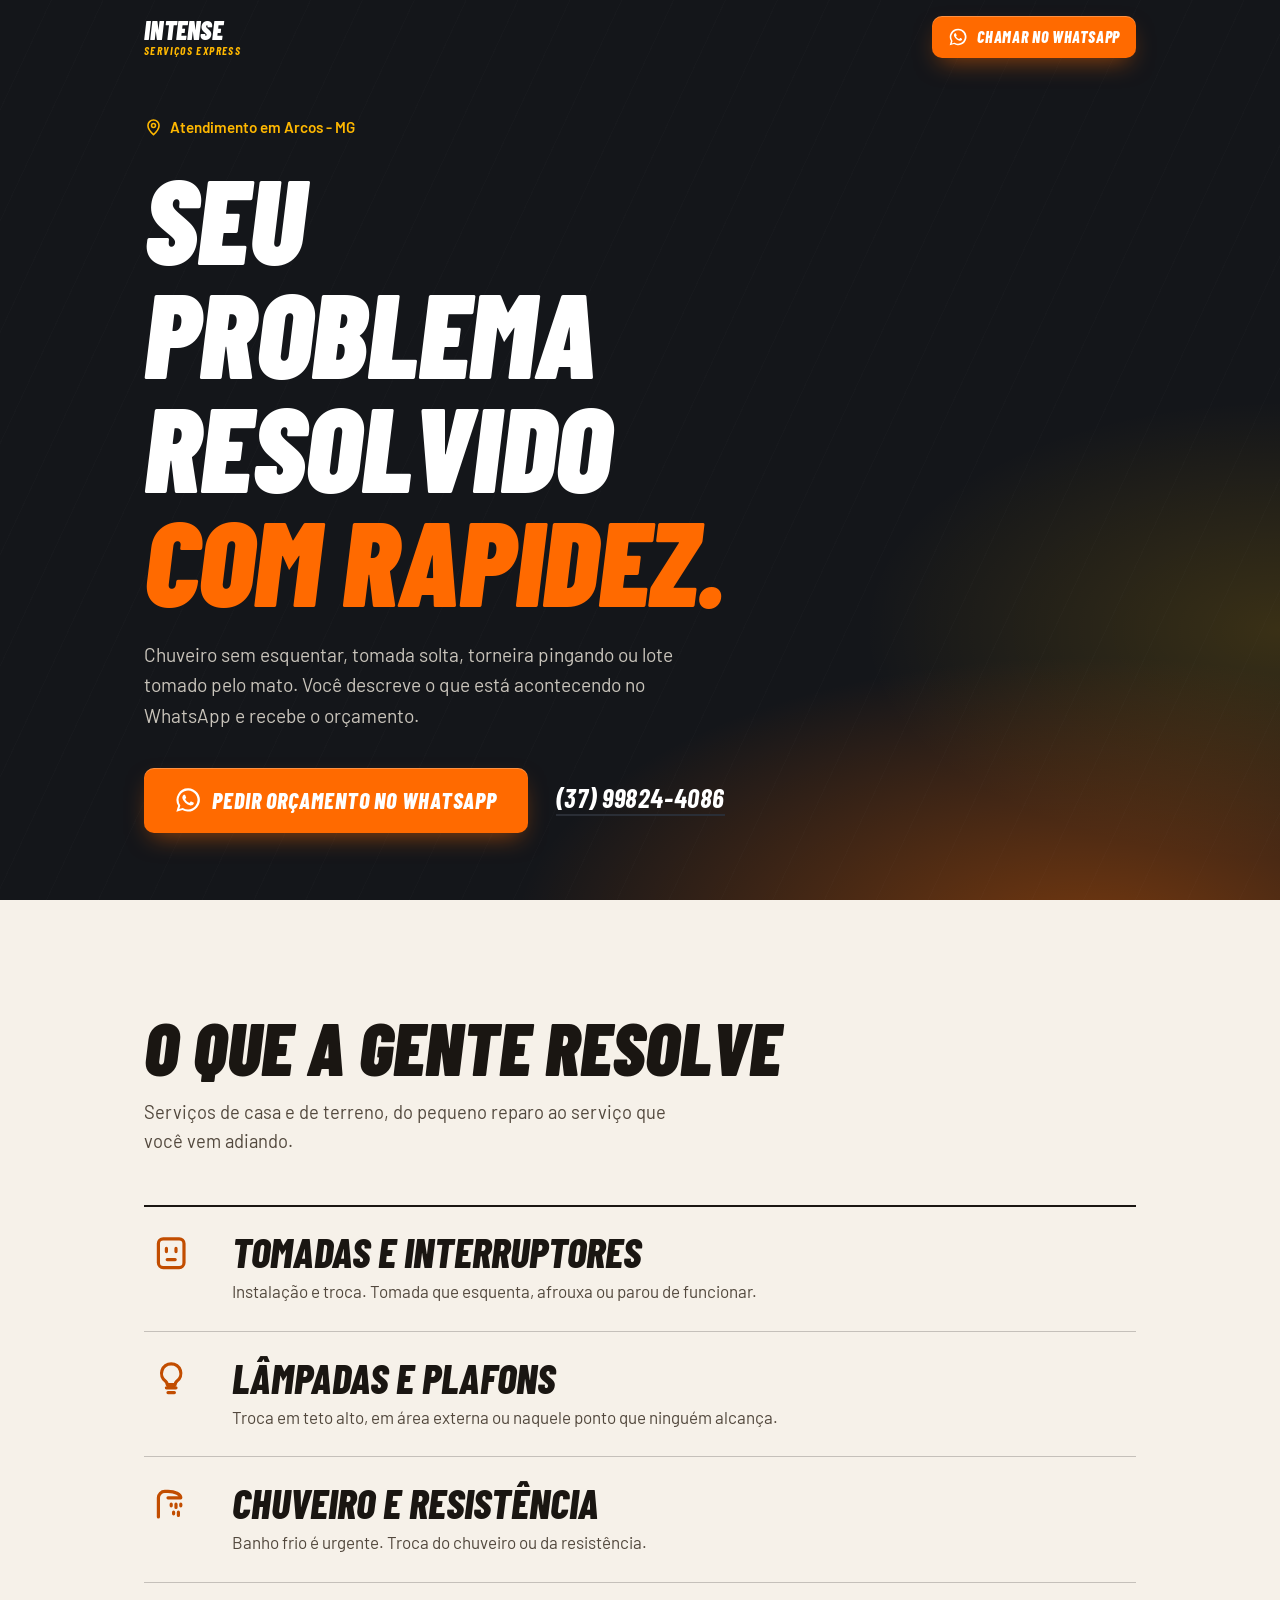
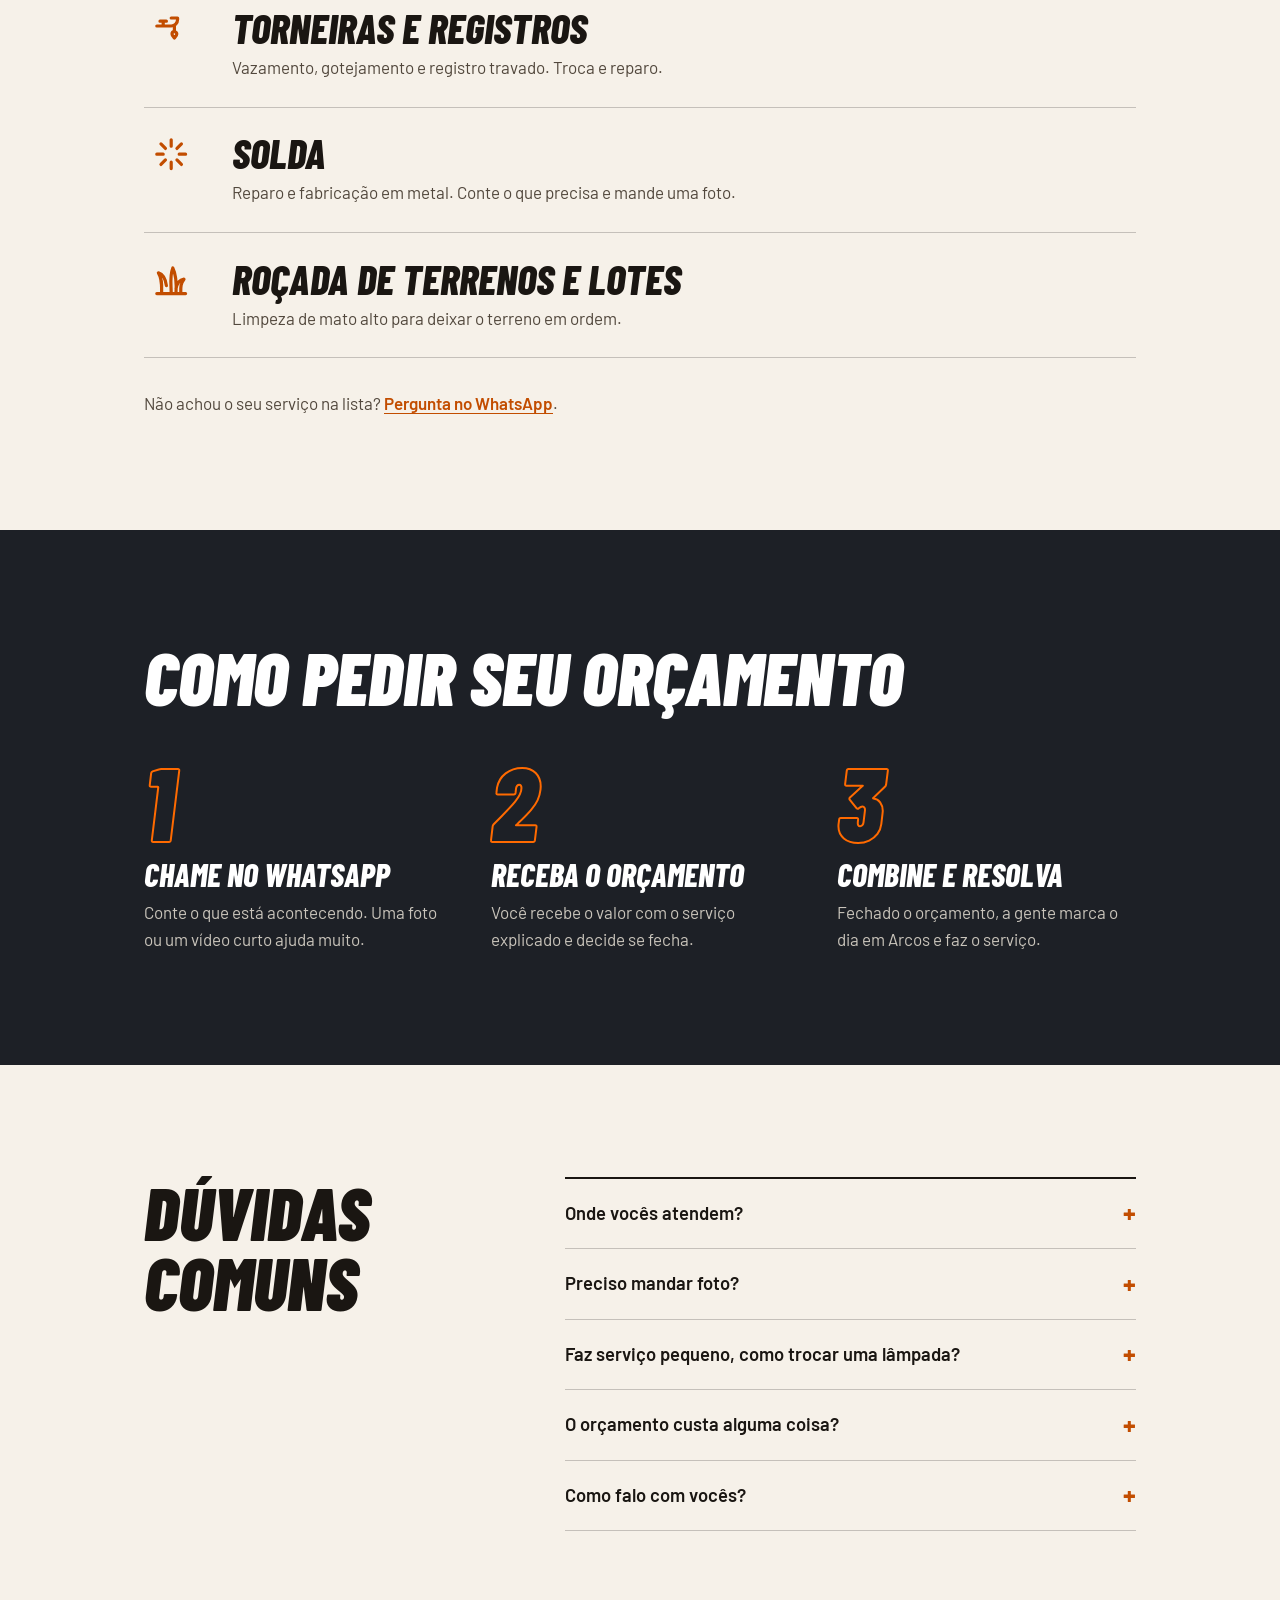
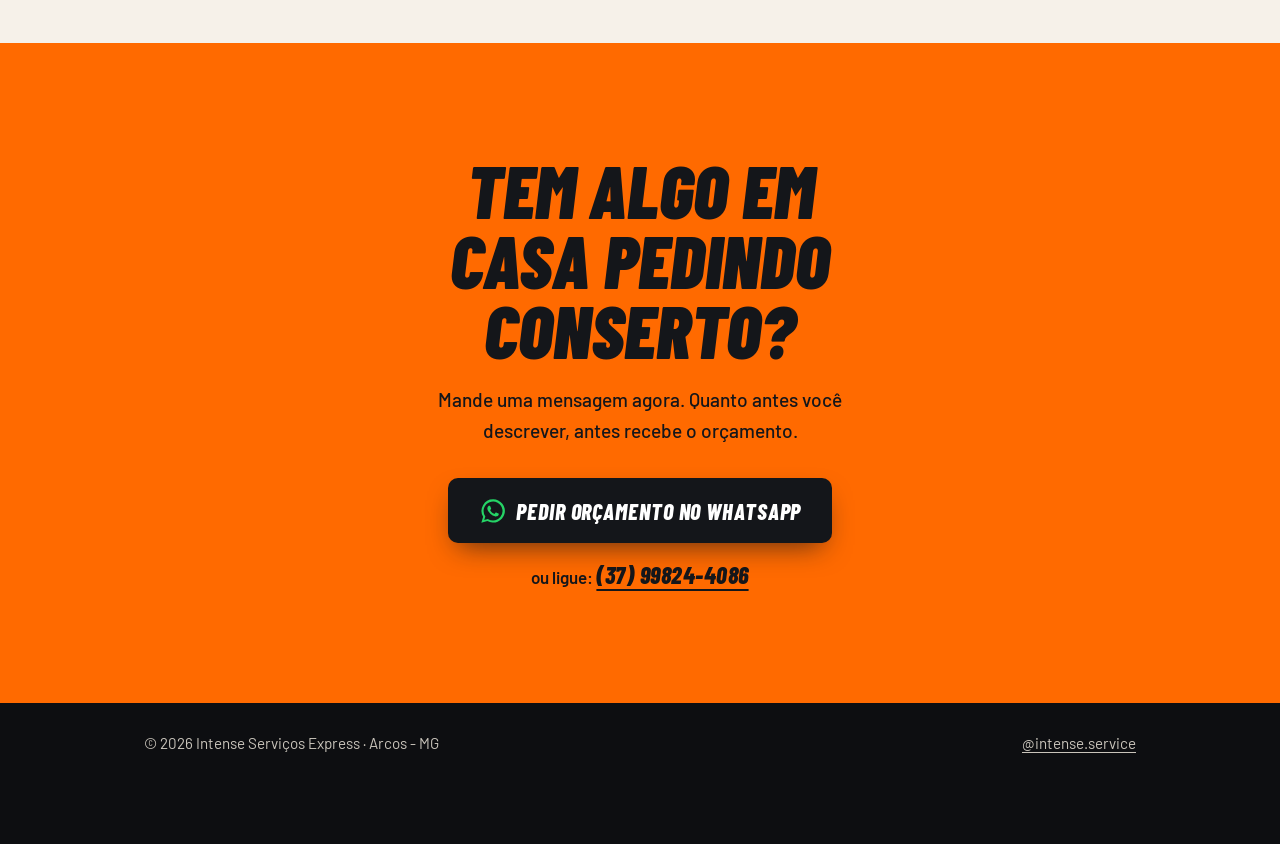
==== index.html @ 97054373 "Site da Intense Serviços Express (Arcos - MG) Co-Authored-By: Claude Sonnet 5.5 <noreply@anthropic.c" ====
<!doctype html>
<html lang="pt-BR">
<head>
<meta charset="utf-8">
<meta name="viewport" content="width=device-width, initial-scale=1">
<title>Intense Serviços Express | Elétrica, hidráulica e roçada em Arcos - MG</title>
<meta name="description" content="Troca de chuveiro, tomadas, torneiras, lâmpadas, solda e roçada de lotes em Arcos - MG. Chame no WhatsApp (37) 99824-4086 e peça seu orçamento.">
<meta name="theme-color" content="#14161a">
<meta property="og:title" content="Intense Serviços Express | Arcos - MG">
<meta property="og:description" content="Elétrica, hidráulica, solda e roçada de lotes em Arcos - MG. Peça seu orçamento pelo WhatsApp.">
<meta property="og:type" content="website">
<meta property="og:locale" content="pt_BR">
<link rel="icon" href="imagens/logo.png">
<link rel="preconnect" href="https://fonts.googleapis.com">
<link rel="preconnect" href="https://fonts.gstatic.com" crossorigin>
<link href="https://fonts.googleapis.com/css2?family=Barlow+Condensed:ital,wght@1,700;1,800;1,900&family=Barlow:wght@400;500;600&display=swap" rel="stylesheet">
<link rel="stylesheet" href="styles.css">
<script type="application/ld+json">
{
  "@context": "https://schema.org",
  "@type": "HomeAndConstructionBusiness",
  "name": "Intense Serviços Express",
  "telephone": "+55-37-99824-4086",
  "areaServed": { "@type": "City", "name": "Arcos", "containedInPlace": { "@type": "State", "name": "Minas Gerais" } },
  "address": { "@type": "PostalAddress", "addressLocality": "Arcos", "addressRegion": "MG", "addressCountry": "BR" },
  "sameAs": ["https://www.instagram.com/intense.service/"],
  "makesOffer": [
    { "@type": "Offer", "itemOffered": { "@type": "Service", "name": "Instalação de tomadas e interruptores" } },
    { "@type": "Offer", "itemOffered": { "@type": "Service", "name": "Troca de lâmpadas e plafons" } },
    { "@type": "Offer", "itemOffered": { "@type": "Service", "name": "Troca de chuveiro e resistência" } },
    { "@type": "Offer", "itemOffered": { "@type": "Service", "name": "Troca de torneiras e registros" } },
    { "@type": "Offer", "itemOffered": { "@type": "Service", "name": "Solda" } },
    { "@type": "Offer", "itemOffered": { "@type": "Service", "name": "Roçada de terrenos e lotes" } }
  ]
}
</script>
</head>
<body>

<header class="top">
  <a class="brand" href="#topo" aria-label="Intense Serviços Express, início">
    <img src="imagens/logo.png" alt="" width="44" height="44" onerror="this.remove()">
    <span class="brand-word">Intense <small>Serviços Express</small></span>
  </a>
  <a class="btn btn-sm" data-wa="Olá! Vim pelo site e queria pedir um orçamento." href="https://wa.me/5537998244086">
    <svg class="ico" viewBox="0 0 24 24" aria-hidden="true"><use href="#i-wa"/></svg>
    Chamar no WhatsApp
  </a>
</header>

<main id="topo">

  <section class="hero">
    <div class="hero-inner">
      <p class="hero-where"><svg class="ico" viewBox="0 0 24 24" aria-hidden="true"><use href="#i-pin"/></svg> Atendimento em Arcos - MG</p>
      <h1>Seu problema resolvido <em>com rapidez.</em></h1>
      <p class="lead">Chuveiro sem esquentar, tomada solta, torneira pingando ou lote tomado pelo mato. Você descreve o que está acontecendo no WhatsApp e recebe o orçamento.</p>
      <div class="hero-cta">
        <a class="btn btn-lg" data-wa="Olá! Vim pelo site e queria pedir um orçamento." href="https://wa.me/5537998244086">
          <svg class="ico" viewBox="0 0 24 24" aria-hidden="true"><use href="#i-wa"/></svg>
          Pedir orçamento no WhatsApp
        </a>
        <a class="phone" href="tel:+5537998244086">(37) 99824-4086</a>
      </div>
    </div>
    <div class="hero-mark" aria-hidden="true">
      <img src="imagens/logo.png" alt="" onerror="this.parentNode.classList.add('no-logo')">
    </div>
  </section>

  <section class="services" id="servicos">
    <div class="wrap">
      <h2>O que a gente resolve</h2>
      <p class="sec-sub">Serviços de casa e de terreno, do pequeno reparo ao serviço que você vem adiando.</p>

      <ul class="svc-list">
        <li>
          <svg class="ico" viewBox="0 0 24 24" aria-hidden="true"><use href="#i-plug"/></svg>
          <div><h3>Tomadas e interruptores</h3><p>Instalação e troca. Tomada que esquenta, afrouxa ou parou de funcionar.</p></div>
        </li>
        <li>
          <svg class="ico" viewBox="0 0 24 24" aria-hidden="true"><use href="#i-bulb"/></svg>
          <div><h3>Lâmpadas e plafons</h3><p>Troca em teto alto, em área externa ou naquele ponto que ninguém alcança.</p></div>
        </li>
        <li>
          <svg class="ico" viewBox="0 0 24 24" aria-hidden="true"><use href="#i-shower"/></svg>
          <div><h3>Chuveiro e resistência</h3><p>Banho frio é urgente. Troca do chuveiro ou da resistência.</p></div>
        </li>
        <li>
          <svg class="ico" viewBox="0 0 24 24" aria-hidden="true"><use href="#i-tap"/></svg>
          <div><h3>Torneiras e registros</h3><p>Vazamento, gotejamento e registro travado. Troca e reparo.</p></div>
        </li>
        <li>
          <svg class="ico" viewBox="0 0 24 24" aria-hidden="true"><use href="#i-spark"/></svg>
          <div><h3>Solda</h3><p>Reparo e fabricação em metal. Conte o que precisa e mande uma foto.</p></div>
        </li>
        <li>
          <svg class="ico" viewBox="0 0 24 24" aria-hidden="true"><use href="#i-grass"/></svg>
          <div><h3>Roçada de terrenos e lotes</h3><p>Limpeza de mato alto para deixar o terreno em ordem.</p></div>
        </li>
      </ul>

      <p class="svc-note">Não achou o seu serviço na lista? <a data-wa="Olá! Vim pelo site. Meu serviço não está na lista, posso explicar o que preciso?" href="https://wa.me/5537998244086">Pergunta no WhatsApp</a>.</p>
    </div>
  </section>

  <section class="steps" id="como-funciona">
    <div class="wrap">
      <h2>Como pedir seu orçamento</h2>
      <ol class="step-list">
        <li>
          <span class="n" aria-hidden="true">1</span>
          <h3>Chame no WhatsApp</h3>
          <p>Conte o que está acontecendo. Uma foto ou um vídeo curto ajuda muito.</p>
        </li>
        <li>
          <span class="n" aria-hidden="true">2</span>
          <h3>Receba o orçamento</h3>
          <p>Você recebe o valor com o serviço explicado e decide se fecha.</p>
        </li>
        <li>
          <span class="n" aria-hidden="true">3</span>
          <h3>Combine e resolva</h3>
          <p>Fechado o orçamento, a gente marca o dia em Arcos e faz o serviço.</p>
        </li>
      </ol>
    </div>
  </section>

  <section class="faq" id="duvidas">
    <div class="wrap faq-grid">
      <h2>Dúvidas comuns</h2>
      <div class="faq-list">
        <details>
          <summary>Onde vocês atendem?</summary>
          <p>Em Arcos - MG. Se você está por perto e não tem certeza, pergunte no WhatsApp.</p>
        </details>
        <details>
          <summary>Preciso mandar foto?</summary>
          <p>Não é obrigatório, mas acelera. Com uma foto da tomada, do chuveiro ou do lote, o orçamento sai mais certeiro.</p>
        </details>
        <details>
          <summary>Faz serviço pequeno, como trocar uma lâmpada?</summary>
          <p>Faz. Troca de lâmpada e plafom, tomada e interruptor estão entre os serviços mais pedidos.</p>
        </details>
        <details>
          <summary>O orçamento custa alguma coisa?</summary>
          <p>Pedir o orçamento pelo WhatsApp não tem custo. Você só segue em frente se o valor e o serviço fizerem sentido para você.</p>
        </details>
        <details>
          <summary>Como falo com vocês?</summary>
          <p>Pelo WhatsApp ou por ligação no (37) 99824-4086. Também estamos no <a href="https://www.instagram.com/intense.service/" rel="noopener">Instagram</a>.</p>
        </details>
      </div>
    </div>
  </section>

  <section class="final">
    <div class="wrap">
      <h2>Tem algo em casa pedindo conserto?</h2>
      <p>Mande uma mensagem agora. Quanto antes você descrever, antes recebe o orçamento.</p>
      <a class="btn btn-lg btn-dark" data-wa="Olá! Vim pelo site e queria pedir um orçamento." href="https://wa.me/5537998244086">
        <svg class="ico" viewBox="0 0 24 24" aria-hidden="true"><use href="#i-wa"/></svg>
        Pedir orçamento no WhatsApp
      </a>
      <p class="final-phone">ou ligue: <a href="tel:+5537998244086">(37) 99824-4086</a></p>
    </div>
  </section>
</main>

<footer class="foot">
  <div class="wrap foot-in">
    <span>© <span id="ano">2026</span> Intense Serviços Express · Arcos - MG</span>
    <a href="https://www.instagram.com/intense.service/" rel="noopener">@intense.service</a>
  </div>
</footer>

<a class="fab" data-wa="Olá! Vim pelo site e queria pedir um orçamento." href="https://wa.me/5537998244086" aria-label="Chamar no WhatsApp">
  <svg class="ico" viewBox="0 0 24 24" aria-hidden="true"><use href="#i-wa"/></svg>
</a>

<svg width="0" height="0" style="position:absolute" aria-hidden="true">
  <defs>
    <symbol id="i-wa" viewBox="0 0 24 24"><path fill="currentColor" d="M12.04 2a9.9 9.9 0 0 0-8.5 14.93L2 22l5.2-1.5A9.94 9.94 0 1 0 12.04 2Zm0 18.1a8.1 8.1 0 0 1-4.13-1.13l-.3-.18-3.08.89.9-3-.2-.31a8.1 8.1 0 1 1 6.8 3.73Zm4.45-6.05c-.24-.12-1.44-.71-1.66-.79-.22-.08-.38-.12-.54.12-.16.24-.62.79-.76.95-.14.16-.28.18-.52.06a6.6 6.6 0 0 1-1.96-1.21 7.4 7.4 0 0 1-1.36-1.69c-.14-.24-.02-.37.1-.49.11-.11.24-.28.36-.42.12-.14.16-.24.24-.4.08-.16.04-.3-.02-.42-.06-.12-.54-1.3-.74-1.78-.2-.47-.4-.4-.54-.41h-.46c-.16 0-.42.06-.64.3-.22.24-.84.82-.84 2s.86 2.32.98 2.48c.12.16 1.7 2.6 4.1 3.64.57.25 1.02.4 1.37.5.58.18 1.1.16 1.51.1.46-.07 1.44-.59 1.64-1.16.2-.57.2-1.06.14-1.16-.06-.1-.22-.16-.46-.28Z"/></symbol>
    <symbol id="i-pin" viewBox="0 0 24 24"><path fill="none" stroke="currentColor" stroke-width="2" stroke-linecap="round" stroke-linejoin="round" d="M12 21s-7-6.2-7-11.5a7 7 0 0 1 14 0C19 14.8 12 21 12 21Z"/><circle cx="12" cy="9.5" r="2.5" fill="none" stroke="currentColor" stroke-width="2"/></symbol>
    <symbol id="i-plug" viewBox="0 0 24 24"><g fill="none" stroke="currentColor" stroke-width="2" stroke-linecap="round" stroke-linejoin="round"><rect x="4" y="3" width="16" height="18" rx="3"/><path d="M9 9v2M15 9v2M9.5 16h5"/></g></symbol>
    <symbol id="i-bulb" viewBox="0 0 24 24"><g fill="none" stroke="currentColor" stroke-width="2" stroke-linecap="round" stroke-linejoin="round"><path d="M9 18h6M10 21h4M12 3a6 6 0 0 0-3.5 10.9c.6.5 1 1.2 1 2.1h5c0-.9.4-1.6 1-2.1A6 6 0 0 0 12 3Z"/></g></symbol>
    <symbol id="i-shower" viewBox="0 0 24 24"><g fill="none" stroke="currentColor" stroke-width="2" stroke-linecap="round" stroke-linejoin="round"><path d="M4 20V8a4 4 0 0 1 4-4h2M10 4a8 4 0 0 1 8 4H10M12 12v1M15 12v2M18 12v1M13.5 17v1M16.5 17v2"/></g></symbol>
    <symbol id="i-tap" viewBox="0 0 24 24"><g fill="none" stroke="currentColor" stroke-width="2" stroke-linecap="round" stroke-linejoin="round"><path d="M3 10h9a4 4 0 0 0 4-4V5M16 5h-4M7 10V7M5 7h4M14 10v3M14 17.5c-.8-1-1.5-1.7-1.5-2.5a1.5 1.5 0 0 1 3 0c0 .8-.7 1.5-1.5 2.5Z"/></g></symbol>
    <symbol id="i-spark" viewBox="0 0 24 24"><g fill="none" stroke="currentColor" stroke-width="2" stroke-linecap="round" stroke-linejoin="round"><path d="M12 3v4M12 17v4M3 12h4M17 12h4M5.6 5.6l2.8 2.8M15.6 15.6l2.8 2.8M5.6 18.4l2.8-2.8M15.6 8.4l2.8-2.8"/></g></symbol>
    <symbol id="i-grass" viewBox="0 0 24 24"><g fill="none" stroke="currentColor" stroke-width="2" stroke-linecap="round" stroke-linejoin="round"><path d="M3 21h18M6 21c0-5 .5-9-2-13 3 1 4.500 4 5 8M12 21c0-6-1-11 1-16 2 4 2.500 8 2 16M18 21c0-4-.3-6 2-9-3 .5-4.500 3-5 6"/></g></symbol>
  </defs>
</svg>

<script src="script.js"></script>
</body>
</html>
---- styles.css ----
:root {
  --coal: #14161a;
  --coal-2: #1d2026;
  --coal-3: #2a2e36;
  --ember: #ff6a00;
  --ember-deep: #c24d00;
  --gold: #ffb800;
  --paper: #f6f1e9;
  --paper-2: #ebe3d6;
  --ink: #1a1612;
  --ink-soft: #52483d;
  --mist: #c9c4bb;
  --ease: cubic-bezier(.16, 1, .3, 1);
  --display: "Barlow Condensed", "Arial Narrow", sans-serif;
  --body: "Barlow", system-ui, sans-serif;
  --gut: clamp(1.25rem, 5vw, 3rem);
}

*, *::before, *::after { box-sizing: border-box; }
html { scroll-behavior: smooth; -webkit-text-size-adjust: 100%; }
body {
  margin: 0; background: var(--coal); color: #fff;
  font: 400 1.0625rem/1.6 var(--body);
  -webkit-font-smoothing: antialiased;
}
img { max-width: 100%; display: block; }
a { color: inherit; text-underline-offset: .2em; }
h1, h2, h3 { font-family: var(--display); font-style: italic; font-weight: 800; line-height: .95; margin: 0; text-wrap: balance; }
p { margin: 0; }
::selection { background: var(--ember); color: #fff; }
:focus-visible { outline: 3px solid var(--gold); outline-offset: 3px; border-radius: 4px; }
html { scrollbar-color: var(--ember) var(--coal); }
.ico { width: 1.25em; height: 1.25em; flex: none; }
.wrap { max-width: 68rem; margin: 0 auto; padding: 0 var(--gut); }

/* top bar */
.top {
  position: absolute; inset: 0 0 auto 0; z-index: 5;
  display: flex; align-items: center; justify-content: space-between; gap: 1rem;
  padding: 1rem max(var(--gut), calc((100vw - 68rem) / 2 + var(--gut)));
}
.brand { display: flex; align-items: center; gap: .7rem; text-decoration: none; }
.brand img { border-radius: 50%; }
.brand-word { font: italic 900 1.6rem/1 var(--display); text-transform: uppercase; letter-spacing: .01em; }
.brand-word small { display: block; font-size: .72rem; letter-spacing: .12em; color: var(--gold); font-weight: 700; margin-top: .15rem; }

/* buttons */
.btn {
  display: inline-flex; align-items: center; justify-content: center; gap: .6rem;
  background: var(--ember); color: #fff; text-decoration: none;
  font: italic 800 1.15rem/1 var(--display); letter-spacing: .04em; text-transform: uppercase;
  padding: .95rem 1.4rem; border-radius: 10px;
  box-shadow: 0 1px 0 rgba(255,255,255,.25) inset, 0 10px 24px -8px rgba(255,106,0,.55);
  transition: transform .35s var(--ease), box-shadow .35s var(--ease), background .2s;
}
.btn:hover { background: #ff7d1f; transform: translateY(-2px); box-shadow: 0 1px 0 rgba(255,255,255,.3) inset, 0 16px 30px -10px rgba(255,106,0,.7); }
.btn:active { transform: translateY(0); }
.btn-sm { font-size: 1rem; padding: .7rem 1rem; }
.btn-lg { font-size: 1.4rem; padding: 1.15rem 1.9rem; }
.btn-dark { background: var(--coal); box-shadow: 0 12px 28px -10px rgba(20,22,26,.7); }
.btn-dark:hover { background: #000; }
.btn-dark .ico { color: #25d366; }

/* hero */
.hero {
  position: relative; overflow: hidden; isolation: isolate;
  min-height: 100svh; display: grid; align-items: center;
  padding: 7rem 0 4rem;
  background:
    radial-gradient(60rem 30rem at 85% 105%, rgba(255,106,0,.42), transparent 60%),
    radial-gradient(40rem 22rem at 100% 70%, rgba(255,184,0,.16), transparent 65%),
    var(--coal);
}
.hero::after {
  content: ""; position: absolute; inset: 0; z-index: -1; opacity: .5; pointer-events: none;
  background: repeating-linear-gradient(115deg, transparent 0 46px, rgba(255,255,255,.025) 46px 47px);
}
.hero-inner { max-width: 68rem; width: 100%; margin: 0 auto; padding: 0 var(--gut); position: relative; z-index: 1; }
.hero-where {
  display: inline-flex; align-items: center; gap: .45rem; color: var(--gold);
  font-weight: 600; font-size: .95rem; margin-bottom: 1.25rem;
}
.hero h1 { font-size: clamp(3.4rem, 12vw, 7.5rem); font-weight: 900; text-transform: uppercase; max-width: 11ch; letter-spacing: -.005em; }
.hero h1 em { font-style: italic; color: var(--ember); display: block; }
.lead { max-width: 34rem; margin-top: 1.5rem; font-size: 1.2rem; color: var(--mist); text-wrap: pretty; }
.hero-cta { display: flex; flex-wrap: wrap; align-items: center; gap: 1.25rem 1.75rem; margin-top: 2.25rem; }
.phone { font: italic 700 1.7rem/1 var(--display); text-decoration: none; letter-spacing: .02em; border-bottom: 2px solid var(--coal-3); padding-bottom: .15rem; transition: border-color .2s; }
.phone:hover { border-color: var(--gold); }
.hero-mark {
  position: absolute; z-index: 0; right: clamp(-6rem, -4vw, -1rem); top: 50%;
  width: clamp(18rem, 42vw, 38rem); aspect-ratio: 1; transform: translateY(-48%) rotate(-6deg);
  opacity: .9; pointer-events: none;
}
.hero-mark img { border-radius: 50%; filter: drop-shadow(0 30px 60px rgba(255,106,0,.35)); }
.hero-mark.no-logo { display: none; }
@media (max-width: 800px) {
  .hero-mark { opacity: .16; right: -30%; top: 22%; width: 80vw; }
}

/* services */
.services { background: var(--paper); color: var(--ink); padding: clamp(4rem, 9vw, 7rem) 0; }
.services h2, .steps h2, .faq h2, .final h2 { font-size: clamp(2.6rem, 7vw, 4.6rem); text-transform: uppercase; font-weight: 900; }
.sec-sub { margin-top: 1rem; max-width: 34rem; color: var(--ink-soft); font-size: 1.15rem; }
.svc-list { list-style: none; margin: 3rem 0 0; padding: 0; border-top: 2px solid var(--ink); }
.svc-list li {
  display: grid; grid-template-columns: 3rem 1fr; gap: 1rem 1.5rem; align-items: start;
  padding: 1.6rem .5rem; border-bottom: 1px solid rgba(26,22,18,.22);
  transition: background .3s var(--ease), padding .35s var(--ease);
}
.svc-list li:hover { background: var(--paper-2); padding-left: 1.25rem; }
.svc-list .ico { width: 2.4rem; height: 2.4rem; color: var(--ember-deep); margin-top: .1rem; }
.svc-list h3 { font-size: clamp(1.9rem, 4.5vw, 2.6rem); text-transform: uppercase; }
.svc-list p { margin-top: .4rem; color: var(--ink-soft); max-width: 36rem; }
@media (min-width: 800px) {
  .svc-list li { grid-template-columns: 3.5rem 1fr; }
}
.svc-note { margin-top: 2rem; color: var(--ink-soft); }
.svc-note a { color: var(--ember-deep); font-weight: 600; }

/* steps */
.steps { padding: clamp(4rem, 9vw, 7rem) 0; background: var(--coal-2); }
.step-list { list-style: none; margin: 3rem 0 0; padding: 0; display: grid; gap: 2.5rem; }
@media (min-width: 800px) { .step-list { grid-template-columns: repeat(3, 1fr); gap: 3rem; } }
.step-list .n {
  display: block; font: italic 900 6.5rem/.8 var(--display); color: transparent;
  -webkit-text-stroke: 2px var(--ember); margin-bottom: 1rem;
}
.step-list h3 { font-size: 2rem; text-transform: uppercase; }
.step-list p { margin-top: .6rem; color: var(--mist); max-width: 22rem; }

/* faq */
.faq { background: var(--paper); color: var(--ink); padding: clamp(4rem, 9vw, 7rem) 0; }
.faq-grid { display: grid; gap: 2.5rem; }
@media (min-width: 900px) { .faq-grid { grid-template-columns: 1fr 1.6fr; gap: 4rem; } .faq h2 { position: sticky; top: 2rem; align-self: start; } }
.faq-list { border-top: 2px solid var(--ink); }
details { border-bottom: 1px solid rgba(26,22,18,.22); }
summary {
  list-style: none; cursor: pointer; padding: 1.25rem 0; font-weight: 600; font-size: 1.15rem;
  display: flex; justify-content: space-between; gap: 1rem; align-items: center;
}
summary::-webkit-details-marker { display: none; }
summary::after { content: "+"; font: 700 1.8rem/1 var(--display); color: var(--ember-deep); transition: transform .3s var(--ease); }
details[open] summary::after { transform: rotate(45deg); }
details p { padding: 0 0 1.4rem; color: var(--ink-soft); max-width: 38rem; }
details a { color: var(--ember-deep); font-weight: 600; }

/* final */
.final { background: var(--ember); color: var(--coal); padding: clamp(4rem, 9vw, 7rem) 0; text-align: center; }
.final h2 { max-width: 16ch; margin: 0 auto; }
.final .wrap > p:not(.final-phone) { margin: 1.25rem auto 2rem; max-width: 28rem; font-size: 1.2rem; font-weight: 500; }
.final-phone { margin-top: 1.25rem; font-weight: 600; }
.final-phone a { font: italic 800 1.5rem/1 var(--display); letter-spacing: .02em; }

/* footer */
.foot { background: #0d0e11; padding: 1.75rem 0 5.5rem; color: var(--mist); font-size: .95rem; }
.foot-in { display: flex; flex-wrap: wrap; gap: .5rem 2rem; justify-content: space-between; }

/* floating whatsapp */
.fab {
  position: fixed; right: 1rem; bottom: 1rem; z-index: 10; width: 3.8rem; height: 3.8rem; border-radius: 50%;
  background: #25d366; color: #fff; display: grid; place-items: center;
  box-shadow: 0 12px 28px -6px rgba(0,0,0,.55);
  transform: translateY(150%); opacity: 0; transition: transform .5s var(--ease), opacity .3s;
}
.fab .ico { width: 2rem; height: 2rem; }
.fab.on { transform: none; opacity: 1; }
.fab:hover { transform: scale(1.06); }

/* motion: content stays visible without JS */
.js .svc-list li, .js .step-list li, .js .faq details {
  opacity: 0; transform: translateY(18px);
  transition: opacity .7s var(--ease) var(--d, 0ms), transform .7s var(--ease) var(--d, 0ms), background .3s var(--ease), padding .35s var(--ease);
}
.js .in { opacity: 1 !important; transform: none !important; }
@media (prefers-reduced-motion: reduce) {
  html { scroll-behavior: auto; }
  * { transition-duration: .01ms !important; animation-duration: .01ms !important; }
}
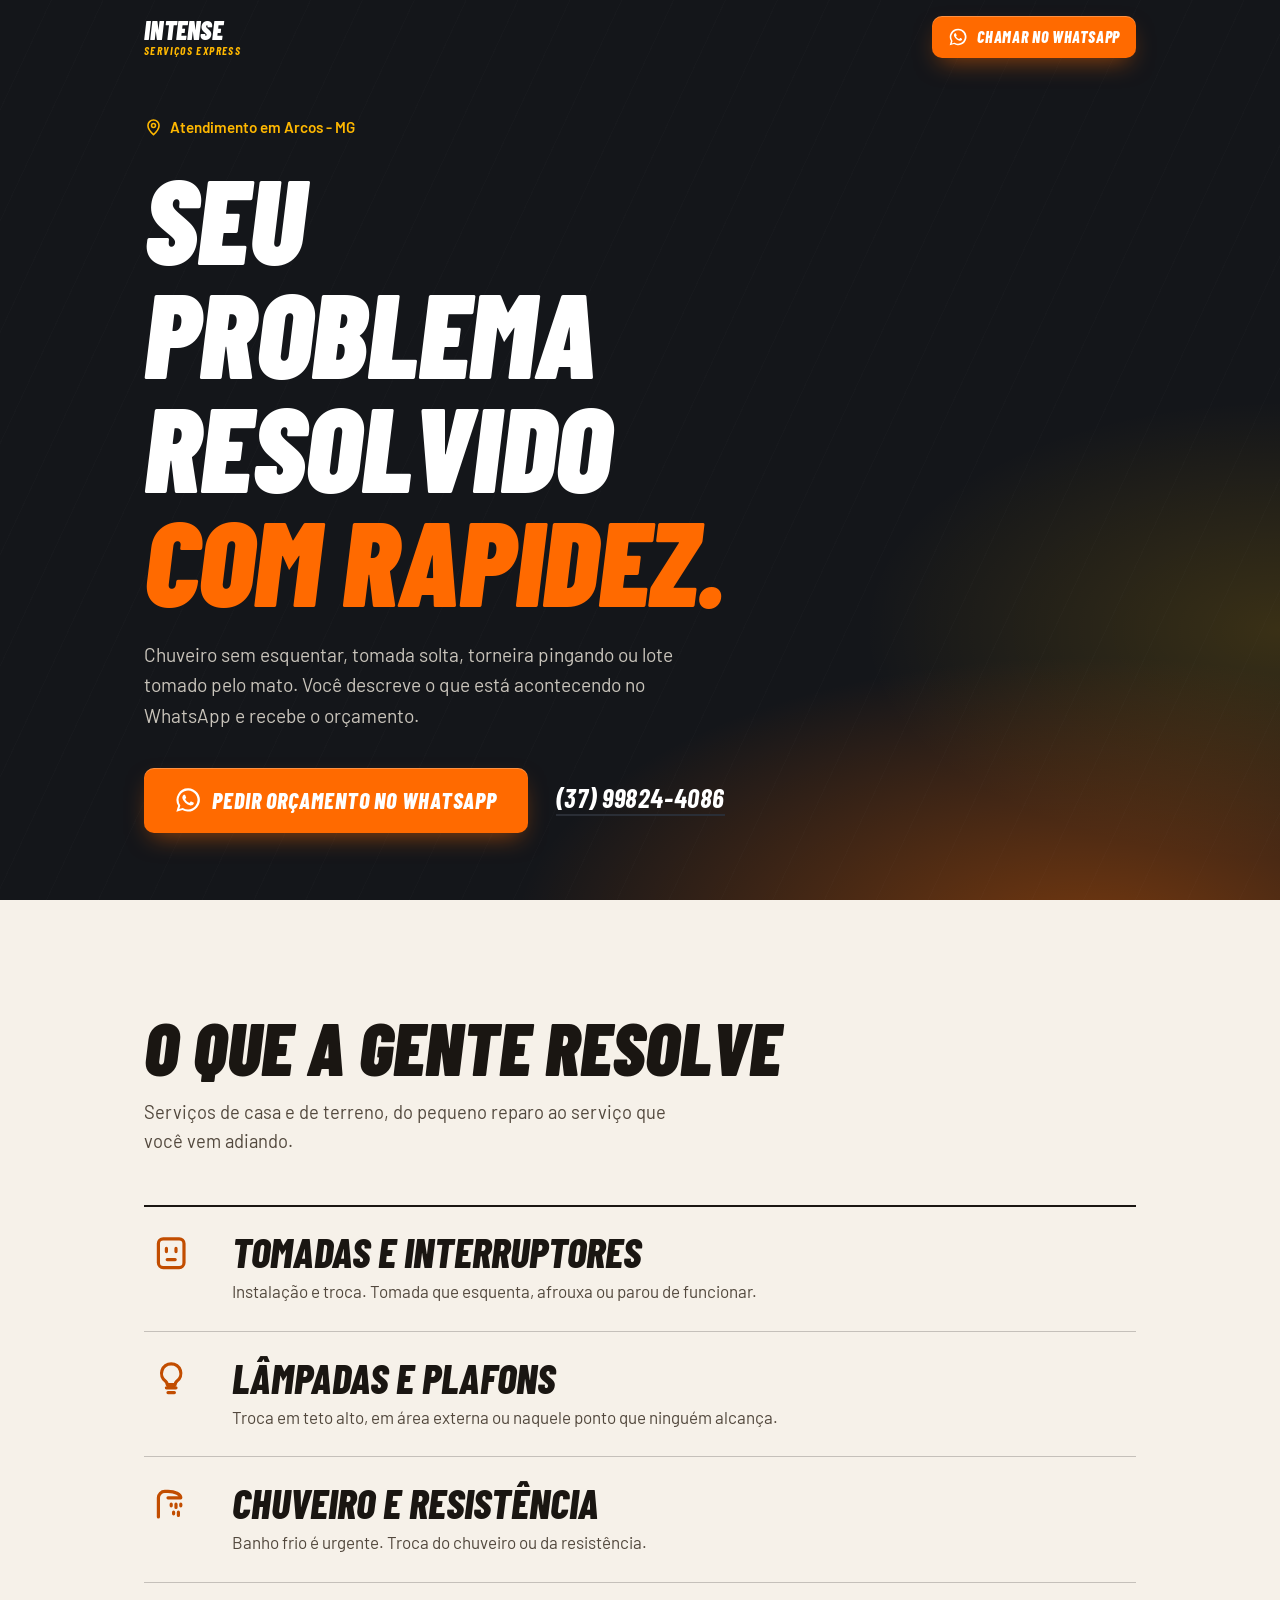
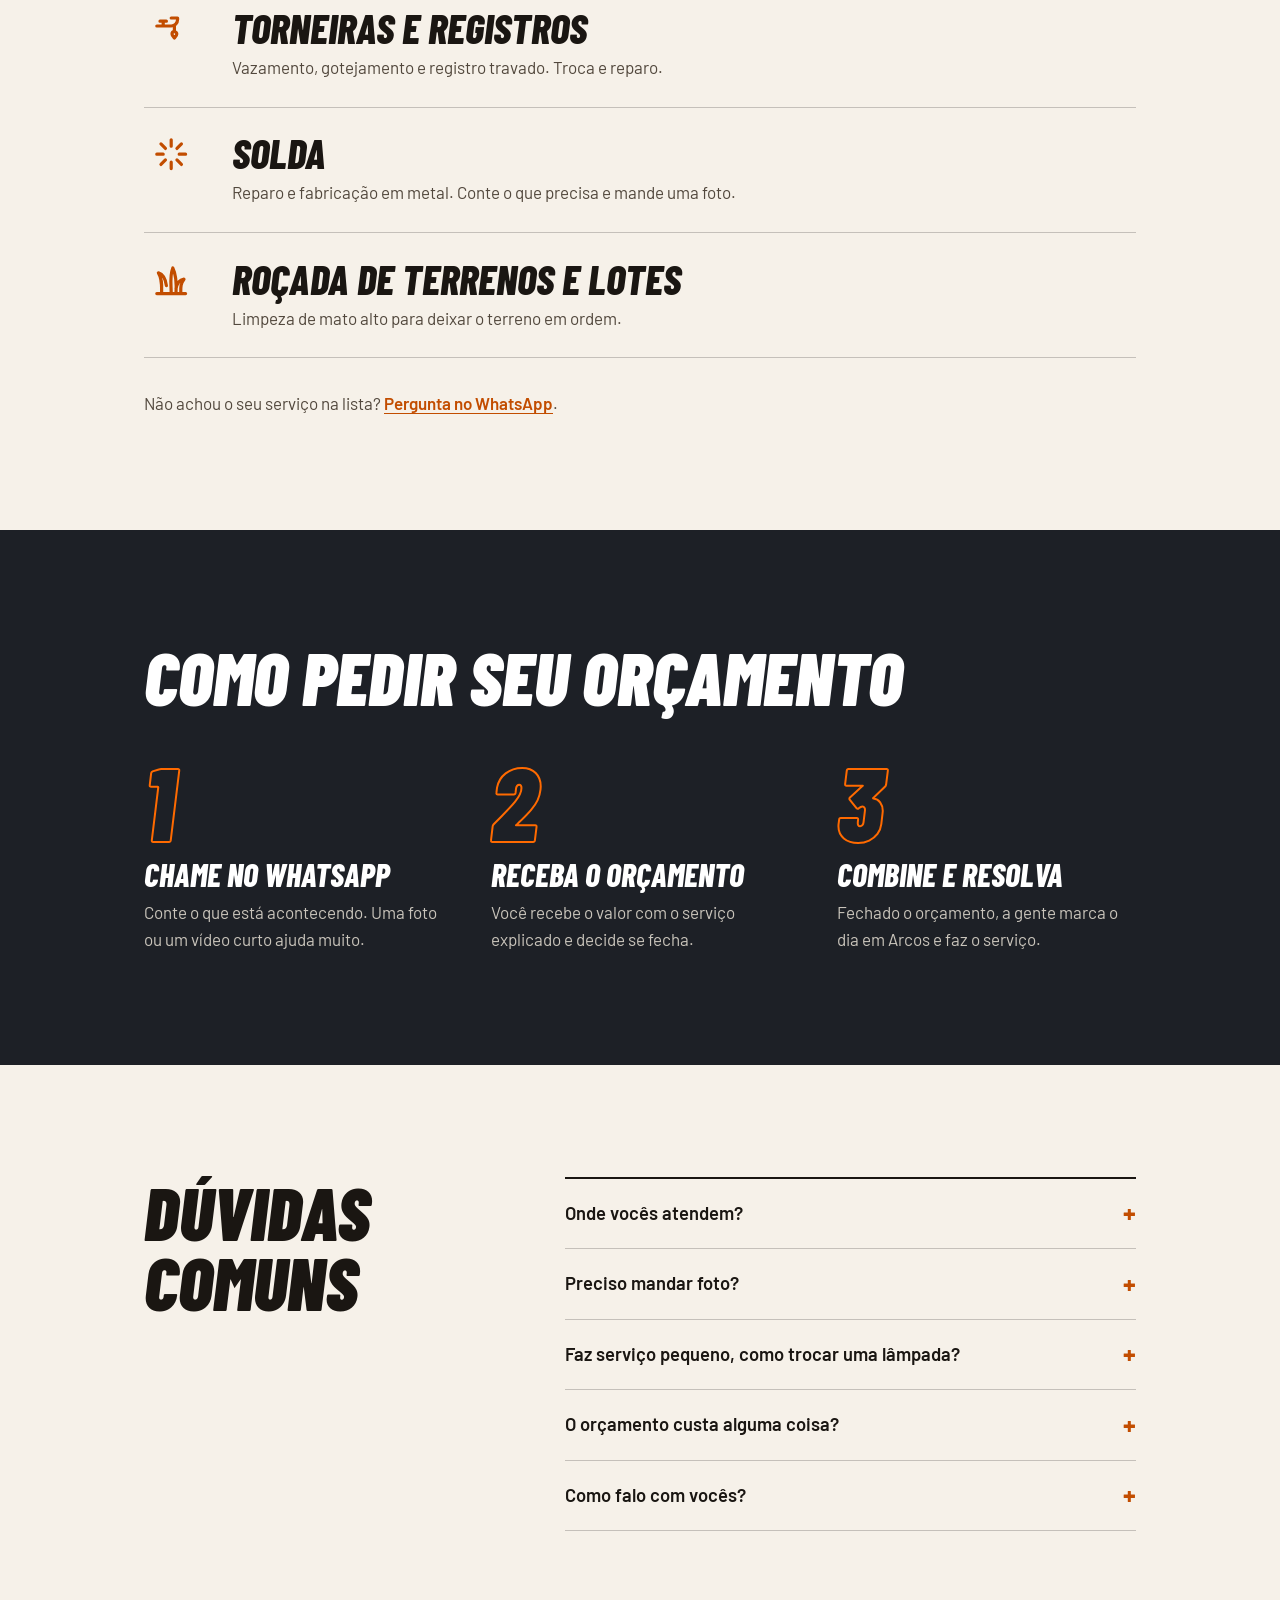
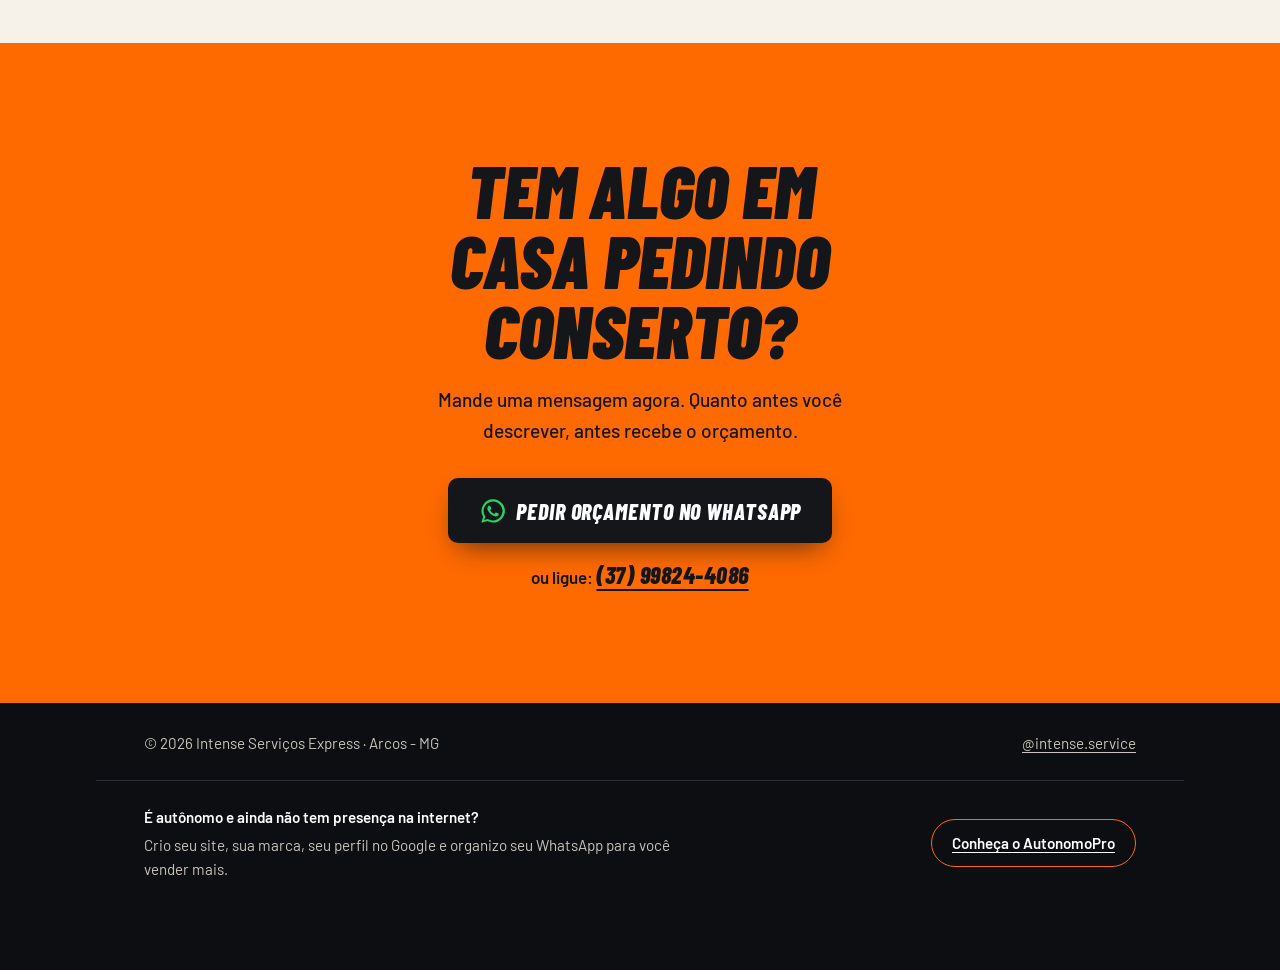
==== commit f71061f3: "Divulgação do AutonomoPro no rodapé Co-Authored-By: Claude Sonnet 5.5 <noreply@anthropic.com>" ====
--- a/index.html
+++ b/index.html
@@ -173,6 +173,13 @@
     <span>© <span id="ano">2026</span> Intense Serviços Express · Arcos - MG</span>
     <a href="https://www.instagram.com/intense.service/" rel="noopener">@intense.service</a>
   </div>
+  <div class="wrap foot-promo">
+    <div>
+      <strong>É autônomo e ainda não tem presença na internet?</strong>
+      <span>Crio seu site, sua marca, seu perfil no Google e organizo seu WhatsApp para você vender mais.</span>
+    </div>
+    <a class="foot-cta" href="https://autonomopro.site" target="_blank" rel="noopener">Conheça o AutonomoPro</a>
+  </div>
 </footer>
 
 <a class="fab" data-wa="Olá! Vim pelo site e queria pedir um orçamento." href="https://wa.me/5537998244086" aria-label="Chamar no WhatsApp">
--- a/styles.css
+++ b/styles.css
@@ -154,6 +154,11 @@
 /* footer */
 .foot { background: #0d0e11; padding: 1.75rem 0 5.5rem; color: var(--mist); font-size: .95rem; }
 .foot-in { display: flex; flex-wrap: wrap; gap: .5rem 2rem; justify-content: space-between; }
+.foot-promo { display: flex; flex-wrap: wrap; align-items: center; justify-content: space-between; gap: 1rem 2rem; margin-top: 1.5rem; padding-top: 1.5rem; border-top: 1px solid var(--coal-3); }
+.foot-promo div { display: grid; gap: .25rem; max-width: 34rem; }
+.foot-promo strong { color: #fff; font-weight: 600; }
+.foot-cta { padding: .7rem 1.25rem; border: 1px solid var(--ember); border-radius: 999px; color: #fff; font-weight: 600; transition: background .3s var(--ease); }
+.foot-cta:hover { background: var(--ember); }
 
 /* floating whatsapp */
 .fab {
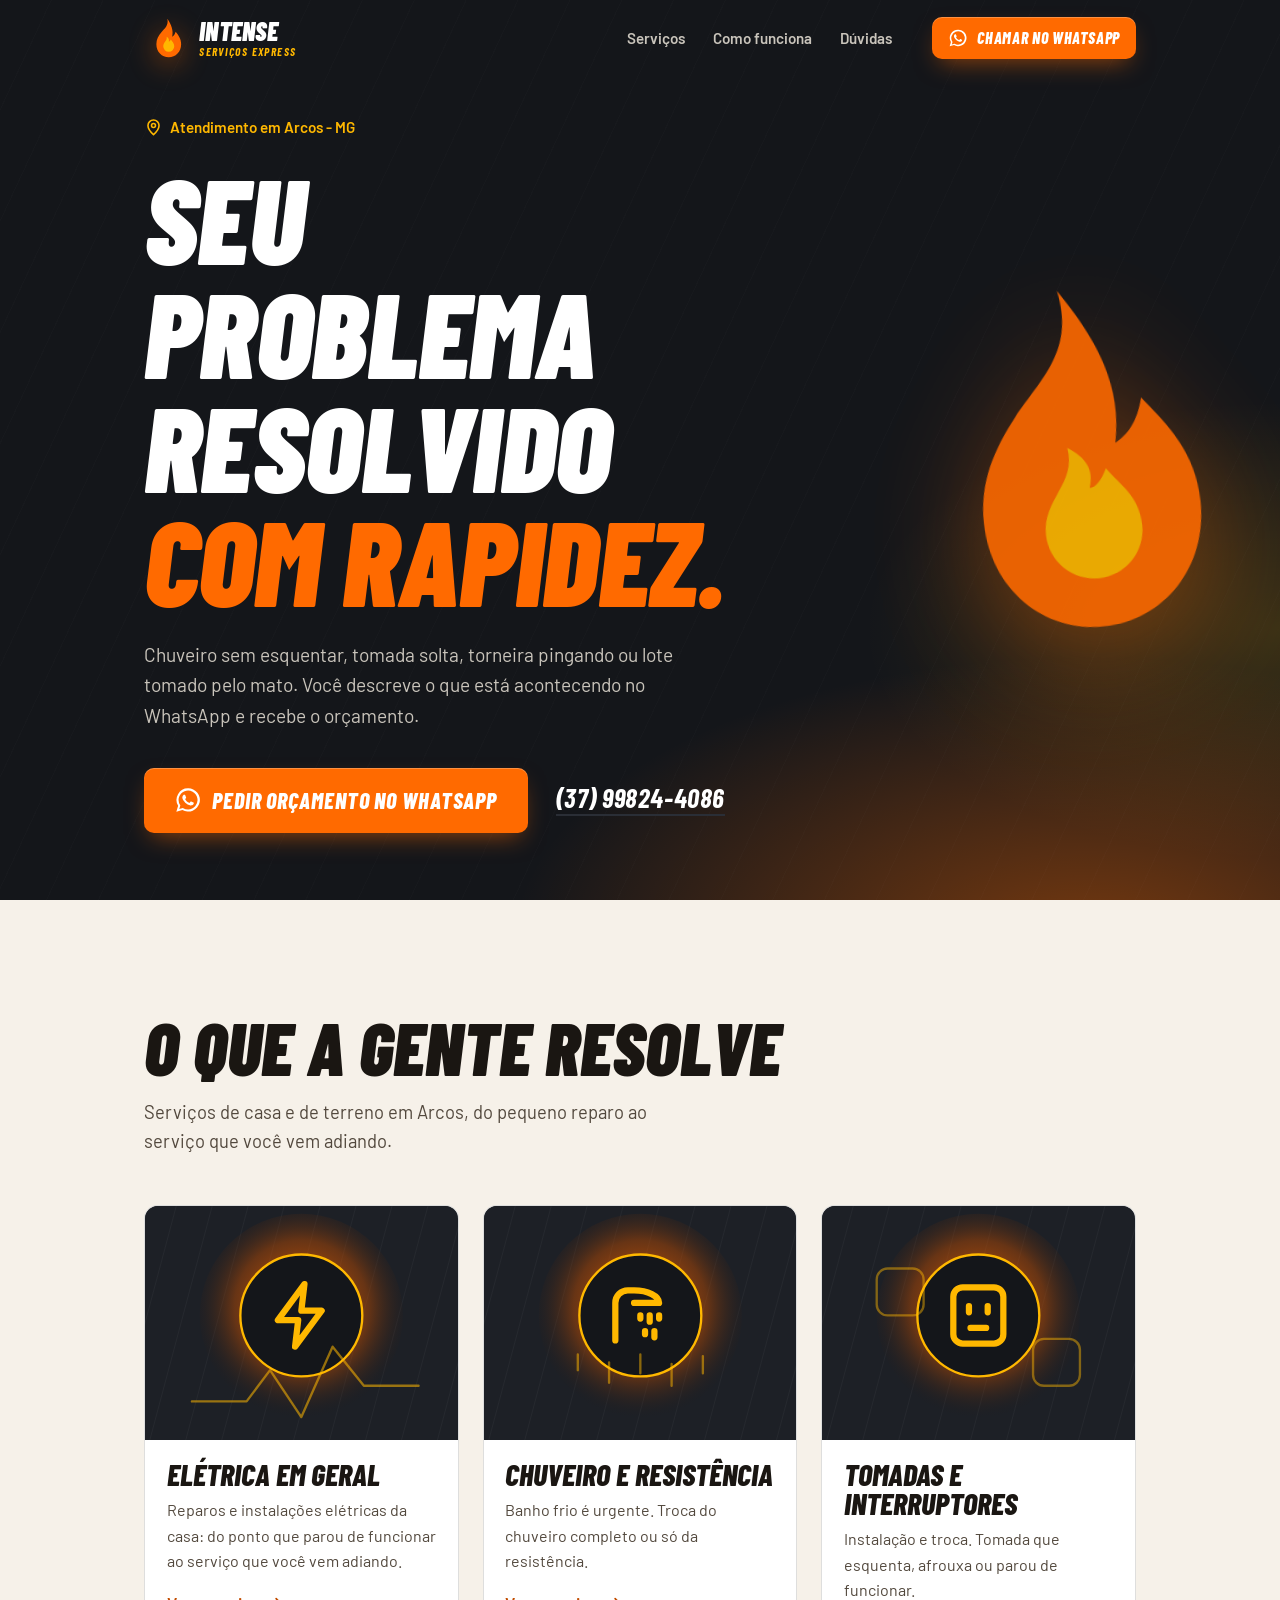
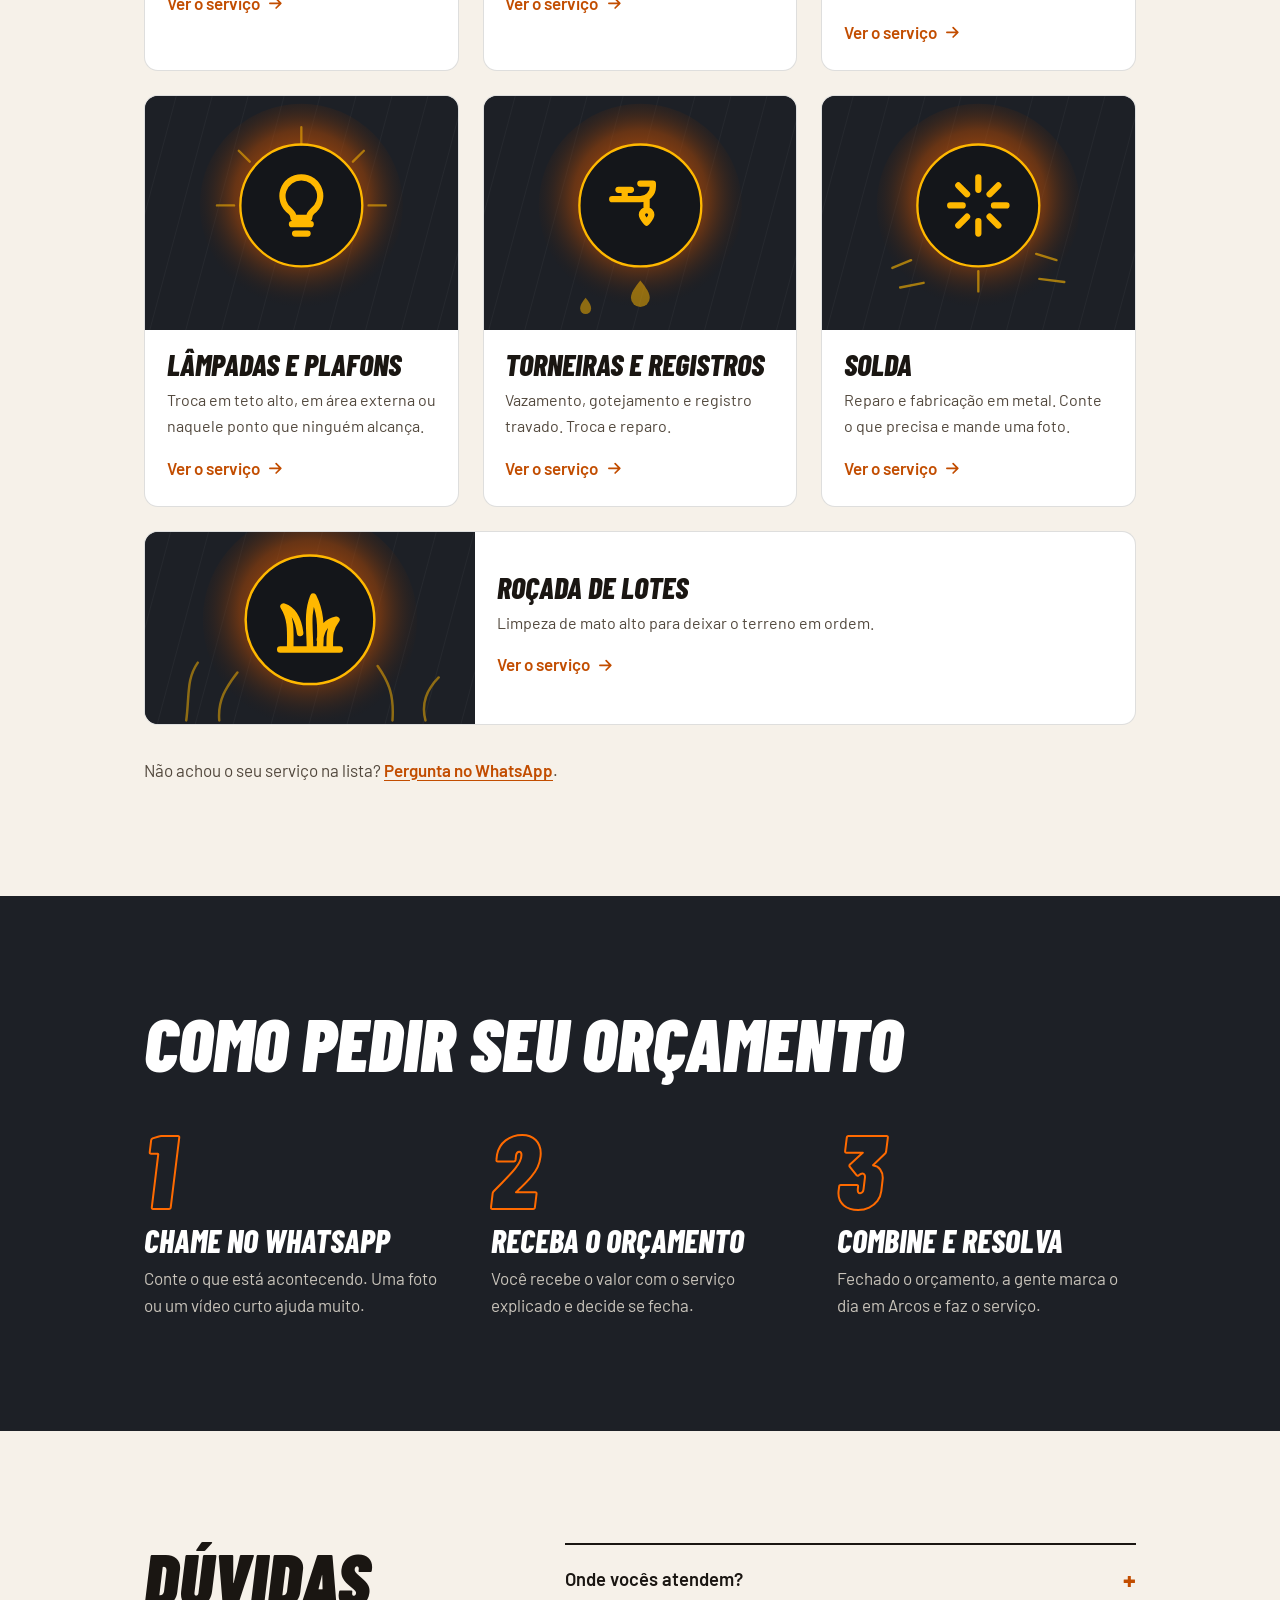
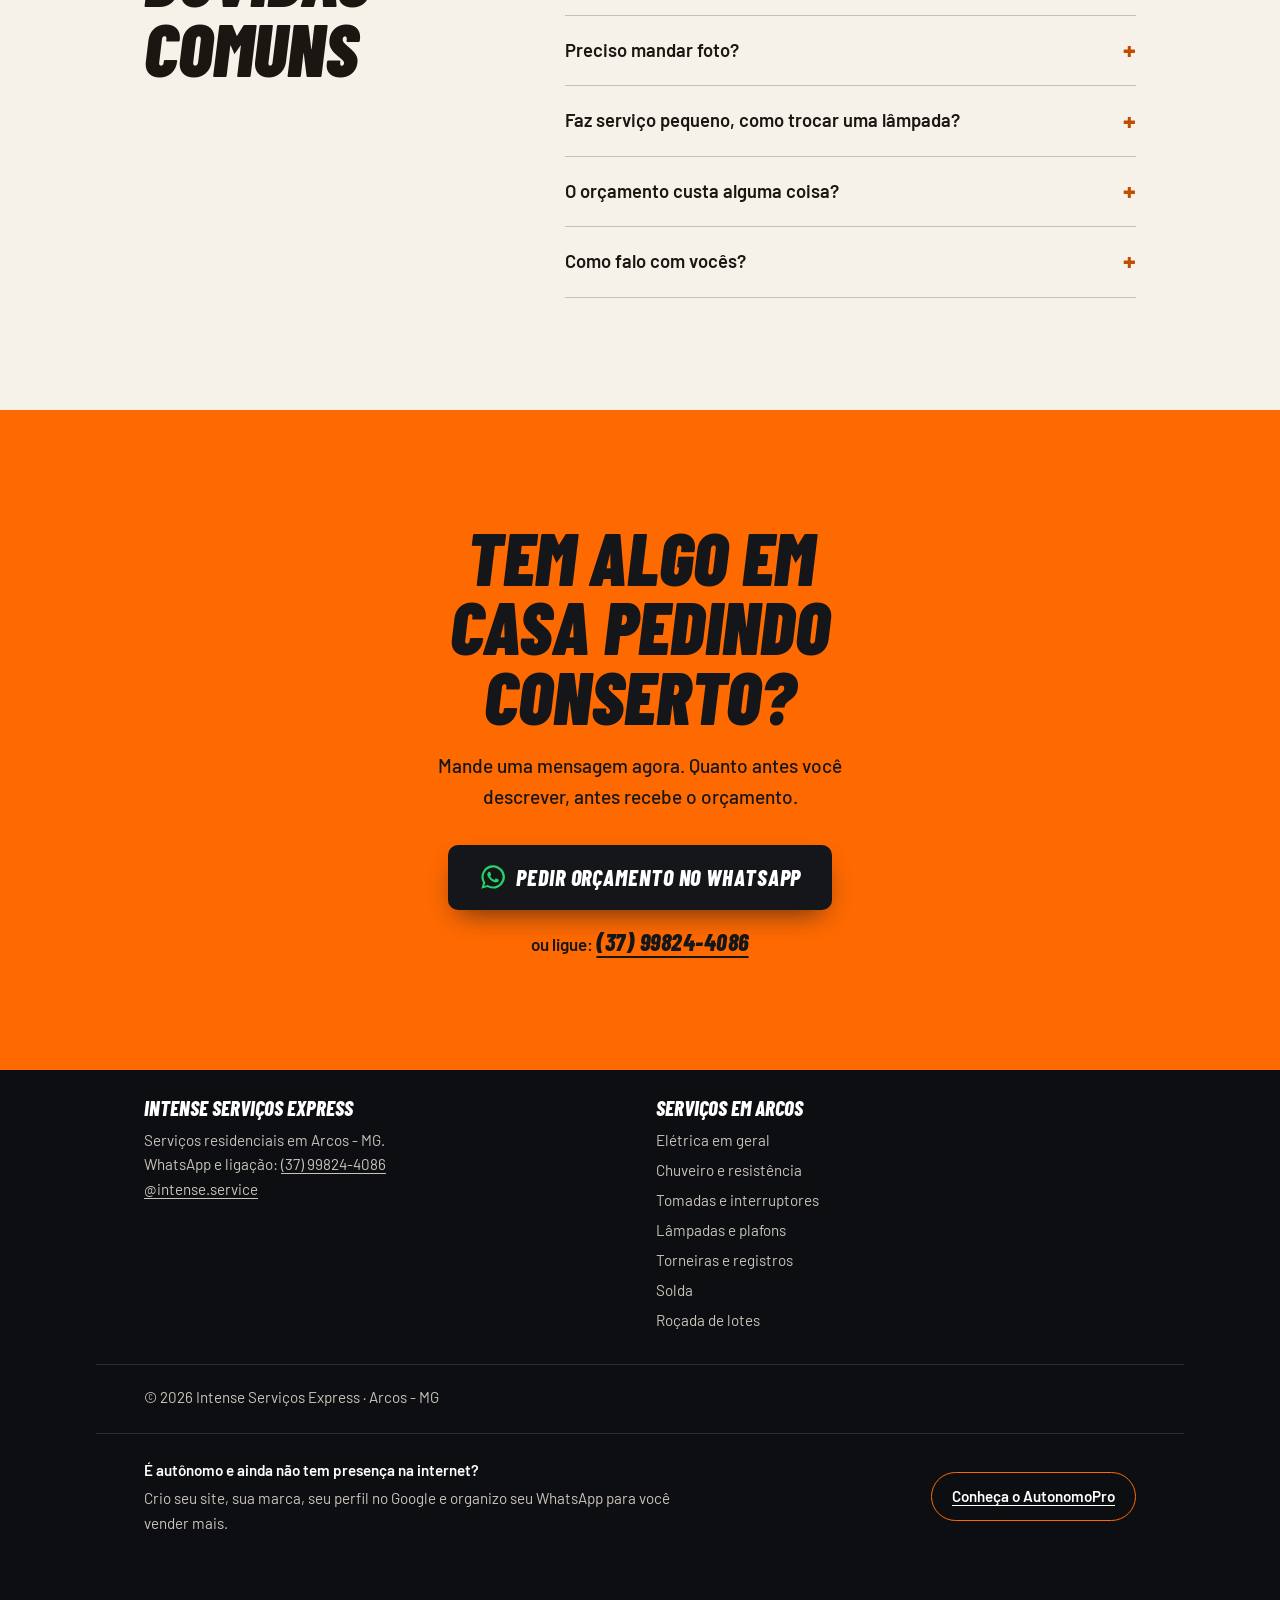
==== commit f8ccac35: "Páginas de serviço para SEO local em Arcos, ilustrações, sitemap, robots e schema Co-Authored-By: Cl" ====
--- a/index.html
+++ b/index.html
@@ -3,104 +3,293 @@
 <head>
 <meta charset="utf-8">
 <meta name="viewport" content="width=device-width, initial-scale=1">
-<title>Intense Serviços Express | Elétrica, hidráulica e roçada em Arcos - MG</title>
+<title>Intense Serviços Express | Elétrica, hidráulica, solda e roçada em Arcos - MG</title>
 <meta name="description" content="Troca de chuveiro, tomadas, torneiras, lâmpadas, solda e roçada de lotes em Arcos - MG. Chame no WhatsApp (37) 99824-4086 e peça seu orçamento.">
+<link rel="canonical" href="https://intense-services.vercel.app/">
 <meta name="theme-color" content="#14161a">
-<meta property="og:title" content="Intense Serviços Express | Arcos - MG">
-<meta property="og:description" content="Elétrica, hidráulica, solda e roçada de lotes em Arcos - MG. Peça seu orçamento pelo WhatsApp.">
+<meta property="og:title" content="Intense Serviços Express | Elétrica, hidráulica, solda e roçada em Arcos - MG">
+<meta property="og:description" content="Troca de chuveiro, tomadas, torneiras, lâmpadas, solda e roçada de lotes em Arcos - MG. Chame no WhatsApp (37) 99824-4086 e peça seu orçamento.">
 <meta property="og:type" content="website">
 <meta property="og:locale" content="pt_BR">
-<link rel="icon" href="imagens/logo.png">
+<meta property="og:site_name" content="Intense Serviços Express">
+<meta property="og:url" content="https://intense-services.vercel.app/">
+<meta property="og:image" content="https://intense-services.vercel.app/imagens/og.svg">
+<meta name="twitter:card" content="summary_large_image">
+<link rel="icon" href="/imagens/favicon.svg" type="image/svg+xml">
 <link rel="preconnect" href="https://fonts.googleapis.com">
 <link rel="preconnect" href="https://fonts.gstatic.com" crossorigin>
 <link href="https://fonts.googleapis.com/css2?family=Barlow+Condensed:ital,wght@1,700;1,800;1,900&family=Barlow:wght@400;500;600&display=swap" rel="stylesheet">
-<link rel="stylesheet" href="styles.css">
+<link rel="stylesheet" href="/styles.css">
 <script type="application/ld+json">
 {
   "@context": "https://schema.org",
-  "@type": "HomeAndConstructionBusiness",
-  "name": "Intense Serviços Express",
-  "telephone": "+55-37-99824-4086",
-  "areaServed": { "@type": "City", "name": "Arcos", "containedInPlace": { "@type": "State", "name": "Minas Gerais" } },
-  "address": { "@type": "PostalAddress", "addressLocality": "Arcos", "addressRegion": "MG", "addressCountry": "BR" },
-  "sameAs": ["https://www.instagram.com/intense.service/"],
-  "makesOffer": [
-    { "@type": "Offer", "itemOffered": { "@type": "Service", "name": "Instalação de tomadas e interruptores" } },
-    { "@type": "Offer", "itemOffered": { "@type": "Service", "name": "Troca de lâmpadas e plafons" } },
-    { "@type": "Offer", "itemOffered": { "@type": "Service", "name": "Troca de chuveiro e resistência" } },
-    { "@type": "Offer", "itemOffered": { "@type": "Service", "name": "Troca de torneiras e registros" } },
-    { "@type": "Offer", "itemOffered": { "@type": "Service", "name": "Solda" } },
-    { "@type": "Offer", "itemOffered": { "@type": "Service", "name": "Roçada de terrenos e lotes" } }
+  "@graph": [
+    {
+      "@type": "HomeAndConstructionBusiness",
+      "@id": "https://intense-services.vercel.app/#negocio",
+      "name": "Intense Serviços Express",
+      "url": "https://intense-services.vercel.app/",
+      "telephone": "+55-37-99824-4086",
+      "image": "https://intense-services.vercel.app/imagens/og.svg",
+      "areaServed": {
+        "@type": "City",
+        "name": "Arcos",
+        "containedInPlace": {
+          "@type": "State",
+          "name": "Minas Gerais"
+        }
+      },
+      "address": {
+        "@type": "PostalAddress",
+        "addressLocality": "Arcos",
+        "addressRegion": "MG",
+        "addressCountry": "BR"
+      },
+      "sameAs": [
+        "https://www.instagram.com/intense.service/"
+      ],
+      "makesOffer": [
+        {
+          "@type": "Offer",
+          "itemOffered": {
+            "@type": "Service",
+            "name": "Eletricista em Arcos - MG",
+            "url": "https://intense-services.vercel.app/eletricista-arcos-mg"
+          }
+        },
+        {
+          "@type": "Offer",
+          "itemOffered": {
+            "@type": "Service",
+            "name": "Troca de chuveiro e resistência em Arcos - MG",
+            "url": "https://intense-services.vercel.app/troca-de-chuveiro-arcos-mg"
+          }
+        },
+        {
+          "@type": "Offer",
+          "itemOffered": {
+            "@type": "Service",
+            "name": "Instalação e troca de tomadas e interruptores em Arcos - MG",
+            "url": "https://intense-services.vercel.app/tomadas-e-interruptores-arcos-mg"
+          }
+        },
+        {
+          "@type": "Offer",
+          "itemOffered": {
+            "@type": "Service",
+            "name": "Troca de lâmpadas e plafons em Arcos - MG",
+            "url": "https://intense-services.vercel.app/troca-de-lampadas-e-plafons-arcos-mg"
+          }
+        },
+        {
+          "@type": "Offer",
+          "itemOffered": {
+            "@type": "Service",
+            "name": "Encanador em Arcos - MG: torneiras e registros",
+            "url": "https://intense-services.vercel.app/encanador-arcos-mg"
+          }
+        },
+        {
+          "@type": "Offer",
+          "itemOffered": {
+            "@type": "Service",
+            "name": "Serviço de solda em Arcos - MG",
+            "url": "https://intense-services.vercel.app/solda-arcos-mg"
+          }
+        },
+        {
+          "@type": "Offer",
+          "itemOffered": {
+            "@type": "Service",
+            "name": "Roçada de terrenos e lotes em Arcos - MG",
+            "url": "https://intense-services.vercel.app/rocada-de-terrenos-arcos-mg"
+          }
+        }
+      ]
+    },
+    {
+      "@type": "WebSite",
+      "@id": "https://intense-services.vercel.app/#site",
+      "url": "https://intense-services.vercel.app/",
+      "name": "Intense Serviços Express",
+      "inLanguage": "pt-BR"
+    },
+    {
+      "@type": "FAQPage",
+      "mainEntity": [
+        {
+          "@type": "Question",
+          "name": "Onde vocês atendem?",
+          "acceptedAnswer": {
+            "@type": "Answer",
+            "text": "Em Arcos - MG. Se você está por perto e não tem certeza, pergunte no WhatsApp."
+          }
+        },
+        {
+          "@type": "Question",
+          "name": "Preciso mandar foto?",
+          "acceptedAnswer": {
+            "@type": "Answer",
+            "text": "Não é obrigatório, mas acelera. Com uma foto da tomada, do chuveiro ou do lote, o orçamento sai mais certeiro."
+          }
+        },
+        {
+          "@type": "Question",
+          "name": "Faz serviço pequeno, como trocar uma lâmpada?",
+          "acceptedAnswer": {
+            "@type": "Answer",
+            "text": "Faz. Troca de lâmpada e plafom, tomada e interruptor estão entre os serviços mais pedidos."
+          }
+        },
+        {
+          "@type": "Question",
+          "name": "O orçamento custa alguma coisa?",
+          "acceptedAnswer": {
+            "@type": "Answer",
+            "text": "Pedir o orçamento pelo WhatsApp não tem custo. Você só segue em frente se o valor e o serviço fizerem sentido para você."
+          }
+        },
+        {
+          "@type": "Question",
+          "name": "Como falo com vocês?",
+          "acceptedAnswer": {
+            "@type": "Answer",
+            "text": "Pelo WhatsApp ou por ligação no (37) 99824-4086. Também estamos no Instagram."
+          }
+        }
+      ]
+    }
   ]
 }
 </script>
 </head>
 <body>
-
+<svg width="0" height="0" style="position:absolute" aria-hidden="true"><defs>
+<symbol id="i-wa" viewBox="0 0 24 24"><path fill="currentColor" d="M12.04 2a9.9 9.9 0 0 0-8.5 14.93L2 22l5.2-1.5A9.94 9.94 0 1 0 12.04 2Zm0 18.1a8.1 8.1 0 0 1-4.13-1.13l-.3-.18-3.08.89.9-3-.2-.31a8.1 8.1 0 1 1 6.8 3.73Zm4.45-6.05c-.24-.12-1.44-.71-1.66-.79-.22-.08-.38-.12-.54.12-.16.24-.62.79-.76.95-.14.16-.28.18-.52.06a6.6 6.6 0 0 1-1.96-1.21 7.4 7.4 0 0 1-1.36-1.69c-.14-.24-.02-.37.1-.49.11-.11.24-.28.36-.42.12-.14.16-.24.24-.4.08-.16.04-.3-.02-.42-.06-.12-.54-1.3-.74-1.78-.2-.47-.4-.4-.54-.41h-.46c-.16 0-.42.06-.64.3-.22.24-.84.82-.84 2s.86 2.32.98 2.48c.12.16 1.7 2.6 4.1 3.64.57.25 1.02.4 1.37.5.58.18 1.1.16 1.51.1.46-.07 1.44-.59 1.64-1.16.2-.57.2-1.06.14-1.16-.06-.1-.22-.16-.46-.28Z"/></symbol>
+<symbol id="i-pin" viewBox="0 0 24 24"><path fill="none" stroke="currentColor" stroke-width="2" stroke-linecap="round" stroke-linejoin="round" d="M12 21s-7-6.2-7-11.5a7 7 0 0 1 14 0C19 14.8 12 21 12 21Z"/><circle cx="12" cy="9.5" r="2.5" fill="none" stroke="currentColor" stroke-width="2"/></symbol>
+<symbol id="i-arrow" viewBox="0 0 24 24"><path fill="none" stroke="currentColor" stroke-width="2.2" stroke-linecap="round" stroke-linejoin="round" d="M5 12h14M13 6l6 6-6 6"/></symbol>
+<symbol id="i-check" viewBox="0 0 24 24"><path fill="none" stroke="currentColor" stroke-width="2.4" stroke-linecap="round" stroke-linejoin="round" d="m5 12.5 4.5 4.5L19 7.5"/></symbol>
+<symbol id="i-bolt" viewBox="0 0 24 24"><g fill="none" stroke="currentColor" stroke-width="2" stroke-linecap="round" stroke-linejoin="round"><path d="M13 2 4.5 13.5H11L10 22l8.5-11.5H12L13 2Z"/></g></symbol>
+<symbol id="i-plug" viewBox="0 0 24 24"><g fill="none" stroke="currentColor" stroke-width="2" stroke-linecap="round" stroke-linejoin="round"><rect x="4" y="3" width="16" height="18" rx="3"/><path d="M9 9v2M15 9v2M9.5 16h5"/></g></symbol>
+<symbol id="i-bulb" viewBox="0 0 24 24"><g fill="none" stroke="currentColor" stroke-width="2" stroke-linecap="round" stroke-linejoin="round"><path d="M9 18h6M10 21h4M12 3a6 6 0 0 0-3.5 10.9c.6.5 1 1.2 1 2.1h5c0-.9.4-1.6 1-2.1A6 6 0 0 0 12 3Z"/></g></symbol>
+<symbol id="i-shower" viewBox="0 0 24 24"><g fill="none" stroke="currentColor" stroke-width="2" stroke-linecap="round" stroke-linejoin="round"><path d="M4 20V8a4 4 0 0 1 4-4h2M10 4a8 4 0 0 1 8 4H10M12 12v1M15 12v2M18 12v1M13.5 17v1M16.5 17v2"/></g></symbol>
+<symbol id="i-tap" viewBox="0 0 24 24"><g fill="none" stroke="currentColor" stroke-width="2" stroke-linecap="round" stroke-linejoin="round"><path d="M3 10h9a4 4 0 0 0 4-4V5M16 5h-4M7 10V7M5 7h4M14 10v3M14 17.5c-.8-1-1.5-1.7-1.5-2.5a1.5 1.5 0 0 1 3 0c0 .8-.7 1.5-1.5 2.5Z"/></g></symbol>
+<symbol id="i-spark" viewBox="0 0 24 24"><g fill="none" stroke="currentColor" stroke-width="2" stroke-linecap="round" stroke-linejoin="round"><path d="M12 3v4M12 17v4M3 12h4M17 12h4M5.6 5.6l2.8 2.8M15.6 15.6l2.8 2.8M5.6 18.4l2.8-2.8M15.6 8.4l2.8-2.8"/></g></symbol>
+<symbol id="i-grass" viewBox="0 0 24 24"><g fill="none" stroke="currentColor" stroke-width="2" stroke-linecap="round" stroke-linejoin="round"><path d="M3 21h18M6 21c0-5 .5-9-2-13 3 1 4.5 4 5 8M12 21c0-6-1-11 1-16 2 4 2.5 8 2 16M18 21c0-4-.3-6 2-9-3 .5-4.5 3-5 6"/></g></symbol>
+<symbol id="i-flame" viewBox="0 0 64 64"><path fill="#ff6a00" d="M34 4c2 10-4 14-9 20-4 5-7 10-7 17 0 11 8 19 18 19s18-8 18-19c0-8-4-13-8-18-1 4-3 6-5 7 2-9-1-17-7-26Z"/><path fill="#ffb800" d="M33 30c1 6-5 8-5 14a8 8 0 0 0 16 0c0-5-3-7-5-10-1 2-2 3-3 3 1-3 0-5-3-7Z"/></symbol>
+</defs></svg>
 <header class="top">
-  <a class="brand" href="#topo" aria-label="Intense Serviços Express, início">
-    <img src="imagens/logo.png" alt="" width="44" height="44" onerror="this.remove()">
+  <a class="brand" href="/" aria-label="Intense Serviços Express, início">
+    <svg class="brand-flame" viewBox="0 0 64 64" aria-hidden="true"><use href="#i-flame"/></svg>
     <span class="brand-word">Intense <small>Serviços Express</small></span>
   </a>
-  <a class="btn btn-sm" data-wa="Olá! Vim pelo site e queria pedir um orçamento." href="https://wa.me/5537998244086">
-    <svg class="ico" viewBox="0 0 24 24" aria-hidden="true"><use href="#i-wa"/></svg>
-    Chamar no WhatsApp
-  </a>
+  <nav class="nav" aria-label="Principal">
+    <a href="/#servicos">Serviços</a>
+    <a href="/#como-funciona">Como funciona</a>
+    <a href="/#duvidas">Dúvidas</a>
+  </nav>
+  <a class="btn btn-sm" data-wa="Olá! Vim pelo site e queria pedir um orçamento." href="https://wa.me/5537998244086?text=Ol%C3%A1!%20Vim%20pelo%20site%20e%20queria%20pedir%20um%20or%C3%A7amento."><svg class="ico " viewBox="0 0 24 24" aria-hidden="true"><use href="#i-wa"/></svg> <span>Chamar no WhatsApp</span></a>
 </header>
-
 <main id="topo">
-
   <section class="hero">
     <div class="hero-inner">
-      <p class="hero-where"><svg class="ico" viewBox="0 0 24 24" aria-hidden="true"><use href="#i-pin"/></svg> Atendimento em Arcos - MG</p>
+      <p class="hero-where"><svg class="ico " viewBox="0 0 24 24" aria-hidden="true"><use href="#i-pin"/></svg> Atendimento em Arcos - MG</p>
       <h1>Seu problema resolvido <em>com rapidez.</em></h1>
       <p class="lead">Chuveiro sem esquentar, tomada solta, torneira pingando ou lote tomado pelo mato. Você descreve o que está acontecendo no WhatsApp e recebe o orçamento.</p>
       <div class="hero-cta">
-        <a class="btn btn-lg" data-wa="Olá! Vim pelo site e queria pedir um orçamento." href="https://wa.me/5537998244086">
-          <svg class="ico" viewBox="0 0 24 24" aria-hidden="true"><use href="#i-wa"/></svg>
-          Pedir orçamento no WhatsApp
-        </a>
+        <a class="btn btn-lg" data-wa="Olá! Vim pelo site e queria pedir um orçamento." href="https://wa.me/5537998244086?text=Ol%C3%A1!%20Vim%20pelo%20site%20e%20queria%20pedir%20um%20or%C3%A7amento."><svg class="ico " viewBox="0 0 24 24" aria-hidden="true"><use href="#i-wa"/></svg> Pedir orçamento no WhatsApp</a>
         <a class="phone" href="tel:+5537998244086">(37) 99824-4086</a>
       </div>
     </div>
     <div class="hero-mark" aria-hidden="true">
-      <img src="imagens/logo.png" alt="" onerror="this.parentNode.classList.add('no-logo')">
+      <img class="hero-foto" src="/imagens/hero.jpg" alt="" onerror="this.remove()">
+      <svg class="hero-flame" viewBox="0 0 64 64"><use href="#i-flame"/></svg>
     </div>
   </section>
 
   <section class="services" id="servicos">
     <div class="wrap">
       <h2>O que a gente resolve</h2>
-      <p class="sec-sub">Serviços de casa e de terreno, do pequeno reparo ao serviço que você vem adiando.</p>
-
-      <ul class="svc-list">
-        <li>
-          <svg class="ico" viewBox="0 0 24 24" aria-hidden="true"><use href="#i-plug"/></svg>
-          <div><h3>Tomadas e interruptores</h3><p>Instalação e troca. Tomada que esquenta, afrouxa ou parou de funcionar.</p></div>
-        </li>
-        <li>
-          <svg class="ico" viewBox="0 0 24 24" aria-hidden="true"><use href="#i-bulb"/></svg>
-          <div><h3>Lâmpadas e plafons</h3><p>Troca em teto alto, em área externa ou naquele ponto que ninguém alcança.</p></div>
-        </li>
-        <li>
-          <svg class="ico" viewBox="0 0 24 24" aria-hidden="true"><use href="#i-shower"/></svg>
-          <div><h3>Chuveiro e resistência</h3><p>Banho frio é urgente. Troca do chuveiro ou da resistência.</p></div>
-        </li>
-        <li>
-          <svg class="ico" viewBox="0 0 24 24" aria-hidden="true"><use href="#i-tap"/></svg>
-          <div><h3>Torneiras e registros</h3><p>Vazamento, gotejamento e registro travado. Troca e reparo.</p></div>
-        </li>
-        <li>
-          <svg class="ico" viewBox="0 0 24 24" aria-hidden="true"><use href="#i-spark"/></svg>
-          <div><h3>Solda</h3><p>Reparo e fabricação em metal. Conte o que precisa e mande uma foto.</p></div>
-        </li>
-        <li>
-          <svg class="ico" viewBox="0 0 24 24" aria-hidden="true"><use href="#i-grass"/></svg>
-          <div><h3>Roçada de terrenos e lotes</h3><p>Limpeza de mato alto para deixar o terreno em ordem.</p></div>
-        </li>
-      </ul>
-
-      <p class="svc-note">Não achou o seu serviço na lista? <a data-wa="Olá! Vim pelo site. Meu serviço não está na lista, posso explicar o que preciso?" href="https://wa.me/5537998244086">Pergunta no WhatsApp</a>.</p>
+      <p class="sec-sub">Serviços de casa e de terreno em Arcos, do pequeno reparo ao serviço que você vem adiando.</p>
+      <ul class="cards"><li class="card">
+        <a href="/eletricista-arcos-mg">
+          <figure class="quadro"><svg class="cena" viewBox="0 0 400 300" preserveAspectRatio="xMidYMid slice" aria-hidden="true">
+<defs><radialGradient id="g-bolt" cx="50%" cy="46%" r="55%"><stop offset="0" stop-color="#ff6a00" stop-opacity=".95"/><stop offset=".6" stop-color="#c24d00" stop-opacity=".45"/><stop offset="1" stop-color="#14161a" stop-opacity="0"/></radialGradient></defs>
+<rect width="400" height="300" fill="#1d2026"/>
+<g stroke="#fff" stroke-opacity=".05"><path d="M-40 300 L40 0"/><path d="M6 300 L86 0"/><path d="M52 300 L132 0"/><path d="M98 300 L178 0"/><path d="M144 300 L224 0"/><path d="M190 300 L270 0"/><path d="M236 300 L316 0"/><path d="M282 300 L362 0"/><path d="M328 300 L408 0"/><path d="M374 300 L454 0"/><path d="M420 300 L500 0"/><path d="M466 300 L546 0"/></g>
+<circle cx="200" cy="140" r="130" fill="url(#g-bolt)"/>
+<circle cx="200" cy="140" r="78" fill="#14161a" stroke="#ffb800" stroke-width="3"/>
+<svg x="152" y="92" width="96" height="96" viewBox="0 0 24 24" style="color:#ffb800"><use href="#i-bolt"/></svg>
+<path d="M60 250h70l30-40 40 60 40-90 40 50h70" fill="none" stroke="#ffb800" stroke-width="3" stroke-linecap="round" stroke-linejoin="round" opacity=".55"/></svg><img src="/imagens/servicos/eletricista-arcos-mg.jpg" alt="Elétrica em geral em Arcos - MG" width="1200" height="900" loading="lazy" decoding="async" onerror="this.remove()"></figure>
+          <div class="card-txt"><h3>Elétrica em geral</h3><p>Reparos e instalações elétricas da casa: do ponto que parou de funcionar ao serviço que você vem adiando.</p><span class="card-link">Ver o serviço <svg class="ico " viewBox="0 0 24 24" aria-hidden="true"><use href="#i-arrow"/></svg></span></div>
+        </a></li><li class="card">
+        <a href="/troca-de-chuveiro-arcos-mg">
+          <figure class="quadro"><svg class="cena" viewBox="0 0 400 300" preserveAspectRatio="xMidYMid slice" aria-hidden="true">
+<defs><radialGradient id="g-shower" cx="50%" cy="46%" r="55%"><stop offset="0" stop-color="#ff6a00" stop-opacity=".95"/><stop offset=".6" stop-color="#c24d00" stop-opacity=".45"/><stop offset="1" stop-color="#14161a" stop-opacity="0"/></radialGradient></defs>
+<rect width="400" height="300" fill="#1d2026"/>
+<g stroke="#fff" stroke-opacity=".05"><path d="M-40 300 L40 0"/><path d="M6 300 L86 0"/><path d="M52 300 L132 0"/><path d="M98 300 L178 0"/><path d="M144 300 L224 0"/><path d="M190 300 L270 0"/><path d="M236 300 L316 0"/><path d="M282 300 L362 0"/><path d="M328 300 L408 0"/><path d="M374 300 L454 0"/><path d="M420 300 L500 0"/><path d="M466 300 L546 0"/></g>
+<circle cx="200" cy="140" r="130" fill="url(#g-shower)"/>
+<circle cx="200" cy="140" r="78" fill="#14161a" stroke="#ffb800" stroke-width="3"/>
+<svg x="152" y="92" width="96" height="96" viewBox="0 0 24 24" style="color:#ffb800"><use href="#i-shower"/></svg>
+<g stroke="#ffb800" stroke-width="3" stroke-linecap="round" opacity=".5"><path d="M120 190v20M160 200v26M200 190v24M240 202v28M280 192v22"/></g></svg><img src="/imagens/servicos/troca-de-chuveiro-arcos-mg.jpg" alt="Chuveiro e resistência em Arcos - MG" width="1200" height="900" loading="lazy" decoding="async" onerror="this.remove()"></figure>
+          <div class="card-txt"><h3>Chuveiro e resistência</h3><p>Banho frio é urgente. Troca do chuveiro completo ou só da resistência.</p><span class="card-link">Ver o serviço <svg class="ico " viewBox="0 0 24 24" aria-hidden="true"><use href="#i-arrow"/></svg></span></div>
+        </a></li><li class="card">
+        <a href="/tomadas-e-interruptores-arcos-mg">
+          <figure class="quadro"><svg class="cena" viewBox="0 0 400 300" preserveAspectRatio="xMidYMid slice" aria-hidden="true">
+<defs><radialGradient id="g-plug" cx="50%" cy="46%" r="55%"><stop offset="0" stop-color="#ff6a00" stop-opacity=".95"/><stop offset=".6" stop-color="#c24d00" stop-opacity=".45"/><stop offset="1" stop-color="#14161a" stop-opacity="0"/></radialGradient></defs>
+<rect width="400" height="300" fill="#1d2026"/>
+<g stroke="#fff" stroke-opacity=".05"><path d="M-40 300 L40 0"/><path d="M6 300 L86 0"/><path d="M52 300 L132 0"/><path d="M98 300 L178 0"/><path d="M144 300 L224 0"/><path d="M190 300 L270 0"/><path d="M236 300 L316 0"/><path d="M282 300 L362 0"/><path d="M328 300 L408 0"/><path d="M374 300 L454 0"/><path d="M420 300 L500 0"/><path d="M466 300 L546 0"/></g>
+<circle cx="200" cy="140" r="130" fill="url(#g-plug)"/>
+<circle cx="200" cy="140" r="78" fill="#14161a" stroke="#ffb800" stroke-width="3"/>
+<svg x="152" y="92" width="96" height="96" viewBox="0 0 24 24" style="color:#ffb800"><use href="#i-plug"/></svg>
+<g fill="none" stroke="#ffb800" stroke-width="3" opacity=".45"><rect x="70" y="80" width="60" height="60" rx="14"/><rect x="270" y="170" width="60" height="60" rx="14"/></g></svg><img src="/imagens/servicos/tomadas-e-interruptores-arcos-mg.jpg" alt="Tomadas e interruptores em Arcos - MG" width="1200" height="900" loading="lazy" decoding="async" onerror="this.remove()"></figure>
+          <div class="card-txt"><h3>Tomadas e interruptores</h3><p>Instalação e troca. Tomada que esquenta, afrouxa ou parou de funcionar.</p><span class="card-link">Ver o serviço <svg class="ico " viewBox="0 0 24 24" aria-hidden="true"><use href="#i-arrow"/></svg></span></div>
+        </a></li><li class="card">
+        <a href="/troca-de-lampadas-e-plafons-arcos-mg">
+          <figure class="quadro"><svg class="cena" viewBox="0 0 400 300" preserveAspectRatio="xMidYMid slice" aria-hidden="true">
+<defs><radialGradient id="g-bulb" cx="50%" cy="46%" r="55%"><stop offset="0" stop-color="#ff6a00" stop-opacity=".95"/><stop offset=".6" stop-color="#c24d00" stop-opacity=".45"/><stop offset="1" stop-color="#14161a" stop-opacity="0"/></radialGradient></defs>
+<rect width="400" height="300" fill="#1d2026"/>
+<g stroke="#fff" stroke-opacity=".05"><path d="M-40 300 L40 0"/><path d="M6 300 L86 0"/><path d="M52 300 L132 0"/><path d="M98 300 L178 0"/><path d="M144 300 L224 0"/><path d="M190 300 L270 0"/><path d="M236 300 L316 0"/><path d="M282 300 L362 0"/><path d="M328 300 L408 0"/><path d="M374 300 L454 0"/><path d="M420 300 L500 0"/><path d="M466 300 L546 0"/></g>
+<circle cx="200" cy="140" r="130" fill="url(#g-bulb)"/>
+<circle cx="200" cy="140" r="78" fill="#14161a" stroke="#ffb800" stroke-width="3"/>
+<svg x="152" y="92" width="96" height="96" viewBox="0 0 24 24" style="color:#ffb800"><use href="#i-bulb"/></svg>
+<g stroke="#ffb800" stroke-width="3" stroke-linecap="round" opacity=".55"><path d="M200 40v22M120 70l14 14M280 70l-14 14M92 140h22M286 140h22"/></g></svg><img src="/imagens/servicos/troca-de-lampadas-e-plafons-arcos-mg.jpg" alt="Lâmpadas e plafons em Arcos - MG" width="1200" height="900" loading="lazy" decoding="async" onerror="this.remove()"></figure>
+          <div class="card-txt"><h3>Lâmpadas e plafons</h3><p>Troca em teto alto, em área externa ou naquele ponto que ninguém alcança.</p><span class="card-link">Ver o serviço <svg class="ico " viewBox="0 0 24 24" aria-hidden="true"><use href="#i-arrow"/></svg></span></div>
+        </a></li><li class="card">
+        <a href="/encanador-arcos-mg">
+          <figure class="quadro"><svg class="cena" viewBox="0 0 400 300" preserveAspectRatio="xMidYMid slice" aria-hidden="true">
+<defs><radialGradient id="g-tap" cx="50%" cy="46%" r="55%"><stop offset="0" stop-color="#ff6a00" stop-opacity=".95"/><stop offset=".6" stop-color="#c24d00" stop-opacity=".45"/><stop offset="1" stop-color="#14161a" stop-opacity="0"/></radialGradient></defs>
+<rect width="400" height="300" fill="#1d2026"/>
+<g stroke="#fff" stroke-opacity=".05"><path d="M-40 300 L40 0"/><path d="M6 300 L86 0"/><path d="M52 300 L132 0"/><path d="M98 300 L178 0"/><path d="M144 300 L224 0"/><path d="M190 300 L270 0"/><path d="M236 300 L316 0"/><path d="M282 300 L362 0"/><path d="M328 300 L408 0"/><path d="M374 300 L454 0"/><path d="M420 300 L500 0"/><path d="M466 300 L546 0"/></g>
+<circle cx="200" cy="140" r="130" fill="url(#g-tap)"/>
+<circle cx="200" cy="140" r="78" fill="#14161a" stroke="#ffb800" stroke-width="3"/>
+<svg x="152" y="92" width="96" height="96" viewBox="0 0 24 24" style="color:#ffb800"><use href="#i-tap"/></svg>
+<g fill="#ffb800" opacity=".5"><path d="M200 236c-8 10-12 16-12 22a12 12 0 0 0 24 0c0-6-4-12-12-22Z"/><path d="M130 258c-5 6-7 10-7 14a7 7 0 0 0 14 0c0-4-2-8-7-14Z"/></g></svg><img src="/imagens/servicos/encanador-arcos-mg.jpg" alt="Torneiras e registros em Arcos - MG" width="1200" height="900" loading="lazy" decoding="async" onerror="this.remove()"></figure>
+          <div class="card-txt"><h3>Torneiras e registros</h3><p>Vazamento, gotejamento e registro travado. Troca e reparo.</p><span class="card-link">Ver o serviço <svg class="ico " viewBox="0 0 24 24" aria-hidden="true"><use href="#i-arrow"/></svg></span></div>
+        </a></li><li class="card">
+        <a href="/solda-arcos-mg">
+          <figure class="quadro"><svg class="cena" viewBox="0 0 400 300" preserveAspectRatio="xMidYMid slice" aria-hidden="true">
+<defs><radialGradient id="g-spark" cx="50%" cy="46%" r="55%"><stop offset="0" stop-color="#ff6a00" stop-opacity=".95"/><stop offset=".6" stop-color="#c24d00" stop-opacity=".45"/><stop offset="1" stop-color="#14161a" stop-opacity="0"/></radialGradient></defs>
+<rect width="400" height="300" fill="#1d2026"/>
+<g stroke="#fff" stroke-opacity=".05"><path d="M-40 300 L40 0"/><path d="M6 300 L86 0"/><path d="M52 300 L132 0"/><path d="M98 300 L178 0"/><path d="M144 300 L224 0"/><path d="M190 300 L270 0"/><path d="M236 300 L316 0"/><path d="M282 300 L362 0"/><path d="M328 300 L408 0"/><path d="M374 300 L454 0"/><path d="M420 300 L500 0"/><path d="M466 300 L546 0"/></g>
+<circle cx="200" cy="140" r="130" fill="url(#g-spark)"/>
+<circle cx="200" cy="140" r="78" fill="#14161a" stroke="#ffb800" stroke-width="3"/>
+<svg x="152" y="92" width="96" height="96" viewBox="0 0 24 24" style="color:#ffb800"><use href="#i-spark"/></svg>
+<g stroke="#ffb800" stroke-width="3" stroke-linecap="round" opacity=".6"><path d="M90 220l24-10M100 245l30-6M300 210l-26-8M310 238l-32-4M200 250l0 -26"/></g></svg><img src="/imagens/servicos/solda-arcos-mg.jpg" alt="Solda em Arcos - MG" width="1200" height="900" loading="lazy" decoding="async" onerror="this.remove()"></figure>
+          <div class="card-txt"><h3>Solda</h3><p>Reparo e fabricação em metal. Conte o que precisa e mande uma foto.</p><span class="card-link">Ver o serviço <svg class="ico " viewBox="0 0 24 24" aria-hidden="true"><use href="#i-arrow"/></svg></span></div>
+        </a></li><li class="card">
+        <a href="/rocada-de-terrenos-arcos-mg">
+          <figure class="quadro"><svg class="cena" viewBox="0 0 400 300" preserveAspectRatio="xMidYMid slice" aria-hidden="true">
+<defs><radialGradient id="g-grass" cx="50%" cy="46%" r="55%"><stop offset="0" stop-color="#ff6a00" stop-opacity=".95"/><stop offset=".6" stop-color="#c24d00" stop-opacity=".45"/><stop offset="1" stop-color="#14161a" stop-opacity="0"/></radialGradient></defs>
+<rect width="400" height="300" fill="#1d2026"/>
+<g stroke="#fff" stroke-opacity=".05"><path d="M-40 300 L40 0"/><path d="M6 300 L86 0"/><path d="M52 300 L132 0"/><path d="M98 300 L178 0"/><path d="M144 300 L224 0"/><path d="M190 300 L270 0"/><path d="M236 300 L316 0"/><path d="M282 300 L362 0"/><path d="M328 300 L408 0"/><path d="M374 300 L454 0"/><path d="M420 300 L500 0"/><path d="M466 300 L546 0"/></g>
+<circle cx="200" cy="140" r="130" fill="url(#g-grass)"/>
+<circle cx="200" cy="140" r="78" fill="#14161a" stroke="#ffb800" stroke-width="3"/>
+<svg x="152" y="92" width="96" height="96" viewBox="0 0 24 24" style="color:#ffb800"><use href="#i-grass"/></svg>
+<g fill="none" stroke="#ffb800" stroke-width="3" stroke-linecap="round" opacity=".5"><path d="M50 262c4-30 0-50 14-70M90 262c-2-24 8-40 22-58M300 262c2-30-4-46-18-66M340 262c-6-22 2-38 16-52"/></g></svg><img src="/imagens/servicos/rocada-de-terrenos-arcos-mg.jpg" alt="Roçada de lotes em Arcos - MG" width="1200" height="900" loading="lazy" decoding="async" onerror="this.remove()"></figure>
+          <div class="card-txt"><h3>Roçada de lotes</h3><p>Limpeza de mato alto para deixar o terreno em ordem.</p><span class="card-link">Ver o serviço <svg class="ico " viewBox="0 0 24 24" aria-hidden="true"><use href="#i-arrow"/></svg></span></div>
+        </a></li></ul>
+      <p class="svc-note">Não achou o seu serviço na lista? <a data-wa="Olá! Vim pelo site. Meu serviço não está na lista, posso explicar o que preciso?" href="https://wa.me/5537998244086?text=Ol%C3%A1!%20Vim%20pelo%20site.%20Meu%20servi%C3%A7o%20n%C3%A3o%20est%C3%A1%20na%20lista%2C%20posso%20explicar%20o%20que%20preciso%3F">Pergunta no WhatsApp</a>.</p>
     </div>
   </section>
 
@@ -108,21 +297,9 @@
     <div class="wrap">
       <h2>Como pedir seu orçamento</h2>
       <ol class="step-list">
-        <li>
-          <span class="n" aria-hidden="true">1</span>
-          <h3>Chame no WhatsApp</h3>
-          <p>Conte o que está acontecendo. Uma foto ou um vídeo curto ajuda muito.</p>
-        </li>
-        <li>
-          <span class="n" aria-hidden="true">2</span>
-          <h3>Receba o orçamento</h3>
-          <p>Você recebe o valor com o serviço explicado e decide se fecha.</p>
-        </li>
-        <li>
-          <span class="n" aria-hidden="true">3</span>
-          <h3>Combine e resolva</h3>
-          <p>Fechado o orçamento, a gente marca o dia em Arcos e faz o serviço.</p>
-        </li>
+        <li><span class="n" aria-hidden="true">1</span><h3>Chame no WhatsApp</h3><p>Conte o que está acontecendo. Uma foto ou um vídeo curto ajuda muito.</p></li>
+        <li><span class="n" aria-hidden="true">2</span><h3>Receba o orçamento</h3><p>Você recebe o valor com o serviço explicado e decide se fecha.</p></li>
+        <li><span class="n" aria-hidden="true">3</span><h3>Combine e resolva</h3><p>Fechado o orçamento, a gente marca o dia em Arcos e faz o serviço.</p></li>
       </ol>
     </div>
   </section>
@@ -130,28 +307,7 @@
   <section class="faq" id="duvidas">
     <div class="wrap faq-grid">
       <h2>Dúvidas comuns</h2>
-      <div class="faq-list">
-        <details>
-          <summary>Onde vocês atendem?</summary>
-          <p>Em Arcos - MG. Se você está por perto e não tem certeza, pergunte no WhatsApp.</p>
-        </details>
-        <details>
-          <summary>Preciso mandar foto?</summary>
-          <p>Não é obrigatório, mas acelera. Com uma foto da tomada, do chuveiro ou do lote, o orçamento sai mais certeiro.</p>
-        </details>
-        <details>
-          <summary>Faz serviço pequeno, como trocar uma lâmpada?</summary>
-          <p>Faz. Troca de lâmpada e plafom, tomada e interruptor estão entre os serviços mais pedidos.</p>
-        </details>
-        <details>
-          <summary>O orçamento custa alguma coisa?</summary>
-          <p>Pedir o orçamento pelo WhatsApp não tem custo. Você só segue em frente se o valor e o serviço fizerem sentido para você.</p>
-        </details>
-        <details>
-          <summary>Como falo com vocês?</summary>
-          <p>Pelo WhatsApp ou por ligação no (37) 99824-4086. Também estamos no <a href="https://www.instagram.com/intense.service/" rel="noopener">Instagram</a>.</p>
-        </details>
-      </div>
+      <div class="faq-list"><details><summary>Onde vocês atendem?</summary><p>Em Arcos - MG. Se você está por perto e não tem certeza, pergunte no WhatsApp.</p></details><details><summary>Preciso mandar foto?</summary><p>Não é obrigatório, mas acelera. Com uma foto da tomada, do chuveiro ou do lote, o orçamento sai mais certeiro.</p></details><details><summary>Faz serviço pequeno, como trocar uma lâmpada?</summary><p>Faz. Troca de lâmpada e plafom, tomada e interruptor estão entre os serviços mais pedidos.</p></details><details><summary>O orçamento custa alguma coisa?</summary><p>Pedir o orçamento pelo WhatsApp não tem custo. Você só segue em frente se o valor e o serviço fizerem sentido para você.</p></details><details><summary>Como falo com vocês?</summary><p>Pelo WhatsApp ou por ligação no (37) 99824-4086. Também estamos no &lt;a href=&quot;https://www.instagram.com/intense.service/&quot; rel=&quot;noopener&quot;>Instagram&lt;/a>.</p></details></div>
     </div>
   </section>
 
@@ -159,20 +315,23 @@
     <div class="wrap">
       <h2>Tem algo em casa pedindo conserto?</h2>
       <p>Mande uma mensagem agora. Quanto antes você descrever, antes recebe o orçamento.</p>
-      <a class="btn btn-lg btn-dark" data-wa="Olá! Vim pelo site e queria pedir um orçamento." href="https://wa.me/5537998244086">
-        <svg class="ico" viewBox="0 0 24 24" aria-hidden="true"><use href="#i-wa"/></svg>
-        Pedir orçamento no WhatsApp
-      </a>
+      <a class="btn btn-lg btn-dark" data-wa="Olá! Vim pelo site e queria pedir um orçamento." href="https://wa.me/5537998244086?text=Ol%C3%A1!%20Vim%20pelo%20site%20e%20queria%20pedir%20um%20or%C3%A7amento."><svg class="ico " viewBox="0 0 24 24" aria-hidden="true"><use href="#i-wa"/></svg> Pedir orçamento no WhatsApp</a>
       <p class="final-phone">ou ligue: <a href="tel:+5537998244086">(37) 99824-4086</a></p>
     </div>
   </section>
 </main>
-
 <footer class="foot">
-  <div class="wrap foot-in">
-    <span>© <span id="ano">2026</span> Intense Serviços Express · Arcos - MG</span>
-    <a href="https://www.instagram.com/intense.service/" rel="noopener">@intense.service</a>
+  <div class="wrap foot-cols">
+    <div>
+      <strong class="foot-h">Intense Serviços Express</strong>
+      <p>Serviços residenciais em Arcos - MG.<br>WhatsApp e ligação: <a href="tel:+5537998244086">(37) 99824-4086</a><br><a href="https://www.instagram.com/intense.service/" rel="noopener">@intense.service</a></p>
+    </div>
+    <div>
+      <strong class="foot-h">Serviços em Arcos</strong>
+      <ul class="foot-links"><li><a href="/eletricista-arcos-mg">Elétrica em geral</a></li><li><a href="/troca-de-chuveiro-arcos-mg">Chuveiro e resistência</a></li><li><a href="/tomadas-e-interruptores-arcos-mg">Tomadas e interruptores</a></li><li><a href="/troca-de-lampadas-e-plafons-arcos-mg">Lâmpadas e plafons</a></li><li><a href="/encanador-arcos-mg">Torneiras e registros</a></li><li><a href="/solda-arcos-mg">Solda</a></li><li><a href="/rocada-de-terrenos-arcos-mg">Roçada de lotes</a></li></ul>
+    </div>
   </div>
+  <div class="wrap foot-in"><span>© <span id="ano">2026</span> Intense Serviços Express · Arcos - MG</span></div>
   <div class="wrap foot-promo">
     <div>
       <strong>É autônomo e ainda não tem presença na internet?</strong>
@@ -181,24 +340,7 @@
     <a class="foot-cta" href="https://autonomopro.site" target="_blank" rel="noopener">Conheça o AutonomoPro</a>
   </div>
 </footer>
-
-<a class="fab" data-wa="Olá! Vim pelo site e queria pedir um orçamento." href="https://wa.me/5537998244086" aria-label="Chamar no WhatsApp">
-  <svg class="ico" viewBox="0 0 24 24" aria-hidden="true"><use href="#i-wa"/></svg>
-</a>
-
-<svg width="0" height="0" style="position:absolute" aria-hidden="true">
-  <defs>
-    <symbol id="i-wa" viewBox="0 0 24 24"><path fill="currentColor" d="M12.04 2a9.9 9.9 0 0 0-8.5 14.93L2 22l5.2-1.5A9.94 9.94 0 1 0 12.04 2Zm0 18.1a8.1 8.1 0 0 1-4.13-1.13l-.3-.18-3.08.89.9-3-.2-.31a8.1 8.1 0 1 1 6.8 3.73Zm4.45-6.05c-.24-.12-1.44-.71-1.66-.79-.22-.08-.38-.12-.54.12-.16.24-.62.79-.76.95-.14.16-.28.18-.52.06a6.6 6.6 0 0 1-1.96-1.21 7.4 7.4 0 0 1-1.36-1.69c-.14-.24-.02-.37.1-.49.11-.11.24-.28.36-.42.12-.14.16-.24.24-.4.08-.16.04-.3-.02-.42-.06-.12-.54-1.3-.74-1.78-.2-.47-.4-.4-.54-.41h-.46c-.16 0-.42.06-.64.3-.22.24-.84.82-.84 2s.86 2.32.98 2.48c.12.16 1.7 2.6 4.1 3.64.57.25 1.02.4 1.37.5.58.18 1.1.16 1.51.1.46-.07 1.44-.59 1.64-1.16.2-.57.2-1.06.14-1.16-.06-.1-.22-.16-.46-.28Z"/></symbol>
-    <symbol id="i-pin" viewBox="0 0 24 24"><path fill="none" stroke="currentColor" stroke-width="2" stroke-linecap="round" stroke-linejoin="round" d="M12 21s-7-6.2-7-11.5a7 7 0 0 1 14 0C19 14.8 12 21 12 21Z"/><circle cx="12" cy="9.5" r="2.5" fill="none" stroke="currentColor" stroke-width="2"/></symbol>
-    <symbol id="i-plug" viewBox="0 0 24 24"><g fill="none" stroke="currentColor" stroke-width="2" stroke-linecap="round" stroke-linejoin="round"><rect x="4" y="3" width="16" height="18" rx="3"/><path d="M9 9v2M15 9v2M9.5 16h5"/></g></symbol>
-    <symbol id="i-bulb" viewBox="0 0 24 24"><g fill="none" stroke="currentColor" stroke-width="2" stroke-linecap="round" stroke-linejoin="round"><path d="M9 18h6M10 21h4M12 3a6 6 0 0 0-3.5 10.9c.6.5 1 1.2 1 2.1h5c0-.9.4-1.6 1-2.1A6 6 0 0 0 12 3Z"/></g></symbol>
-    <symbol id="i-shower" viewBox="0 0 24 24"><g fill="none" stroke="currentColor" stroke-width="2" stroke-linecap="round" stroke-linejoin="round"><path d="M4 20V8a4 4 0 0 1 4-4h2M10 4a8 4 0 0 1 8 4H10M12 12v1M15 12v2M18 12v1M13.5 17v1M16.5 17v2"/></g></symbol>
-    <symbol id="i-tap" viewBox="0 0 24 24"><g fill="none" stroke="currentColor" stroke-width="2" stroke-linecap="round" stroke-linejoin="round"><path d="M3 10h9a4 4 0 0 0 4-4V5M16 5h-4M7 10V7M5 7h4M14 10v3M14 17.5c-.8-1-1.5-1.7-1.5-2.5a1.5 1.5 0 0 1 3 0c0 .8-.7 1.5-1.5 2.5Z"/></g></symbol>
-    <symbol id="i-spark" viewBox="0 0 24 24"><g fill="none" stroke="currentColor" stroke-width="2" stroke-linecap="round" stroke-linejoin="round"><path d="M12 3v4M12 17v4M3 12h4M17 12h4M5.6 5.6l2.8 2.8M15.6 15.6l2.8 2.8M5.6 18.4l2.8-2.8M15.6 8.4l2.8-2.8"/></g></symbol>
-    <symbol id="i-grass" viewBox="0 0 24 24"><g fill="none" stroke="currentColor" stroke-width="2" stroke-linecap="round" stroke-linejoin="round"><path d="M3 21h18M6 21c0-5 .5-9-2-13 3 1 4.500 4 5 8M12 21c0-6-1-11 1-16 2 4 2.500 8 2 16M18 21c0-4-.3-6 2-9-3 .5-4.500 3-5 6"/></g></symbol>
-  </defs>
-</svg>
-
-<script src="script.js"></script>
+<a class="fab" data-wa="Olá! Vim pelo site e queria pedir um orçamento." href="https://wa.me/5537998244086?text=Ol%C3%A1!%20Vim%20pelo%20site%20e%20queria%20pedir%20um%20or%C3%A7amento." aria-label="Chamar no WhatsApp"><svg class="ico " viewBox="0 0 24 24" aria-hidden="true"><use href="#i-wa"/></svg></a>
+<script src="/script.js"></script>
 </body>
 </html>
--- a/styles.css
+++ b/styles.css
@@ -172,7 +172,7 @@
 .fab:hover { transform: scale(1.06); }
 
 /* motion: content stays visible without JS */
-.js .svc-list li, .js .step-list li, .js .faq details {
+.js .cards li, .js .step-list li, .js .faq details {
   opacity: 0; transform: translateY(18px);
   transition: opacity .7s var(--ease) var(--d, 0ms), transform .7s var(--ease) var(--d, 0ms), background .3s var(--ease), padding .35s var(--ease);
 }
@@ -181,3 +181,78 @@
   html { scroll-behavior: auto; }
   * { transition-duration: .01ms !important; animation-duration: .01ms !important; }
 }
+
+/* ===== v2: navegação, cards com imagem, páginas de serviço ===== */
+.brand-flame { width: 2.75rem; height: 2.75rem; flex: none; filter: drop-shadow(0 6px 14px rgba(255,106,0,.45)); }
+.nav { display: none; gap: 1.75rem; margin-left: auto; margin-right: 1.5rem; }
+.nav a { text-decoration: none; font-weight: 600; font-size: .95rem; color: var(--mist); transition: color .2s; }
+.nav a:hover { color: #fff; }
+@media (min-width: 900px) { .nav { display: flex; } }
+@media (max-width: 520px) { .top .btn span { display: none; } .top .btn { padding: .7rem .85rem; } }
+.top-solid { position: relative; background: var(--coal); border-bottom: 1px solid var(--coal-3); }
+
+.hero-mark { display: grid; place-items: center; }
+.hero-flame { width: 72%; height: auto; filter: drop-shadow(0 30px 60px rgba(255,106,0,.45)); }
+.hero-foto { position: absolute; inset: 0; width: 100%; height: 100%; object-fit: cover; border-radius: 50%; }
+.hero-foto ~ .hero-flame { display: none; }
+
+/* moldura: ilustração por baixo, foto real por cima quando existir */
+.quadro { position: relative; margin: 0; aspect-ratio: 4 / 3; overflow: hidden; background: var(--coal-2); }
+.quadro .cena, .quadro img { position: absolute; inset: 0; width: 100%; height: 100%; object-fit: cover; }
+
+.cards { list-style: none; margin: 3rem 0 0; padding: 0; display: grid; gap: 1.25rem; grid-template-columns: 1fr; }
+@media (min-width: 620px) { .cards { grid-template-columns: repeat(2, 1fr); } }
+@media (min-width: 980px) { .cards { grid-template-columns: repeat(3, 1fr); gap: 1.5rem; } }
+.card { background: #fff; border: 1px solid rgba(26,22,18,.14); border-radius: 14px; overflow: hidden; transition: transform .4s var(--ease), box-shadow .4s var(--ease); }
+.card a { display: block; text-decoration: none; color: inherit; height: 100%; }
+.card:hover { transform: translateY(-4px); box-shadow: 0 22px 40px -22px rgba(26,22,18,.45); }
+.card .quadro img, .card .quadro .cena { transition: transform .6s var(--ease); }
+.card:hover .quadro img, .card:hover .quadro .cena { transform: scale(1.05); }
+.card-txt { padding: 1.25rem 1.35rem 1.5rem; }
+.card h3 { font-size: 1.9rem; text-transform: uppercase; }
+.card-txt p { margin-top: .5rem; color: var(--ink-soft); font-size: 1rem; }
+.card-link { display: inline-flex; align-items: center; gap: .4rem; margin-top: 1rem; color: var(--ember-deep); font-weight: 600; }
+.card-link .ico { width: 1.1em; height: 1.1em; transition: transform .3s var(--ease); }
+.card:hover .card-link .ico { transform: translateX(4px); }
+
+/* página de serviço */
+.shero { background: radial-gradient(50rem 26rem at 90% 110%, rgba(255,106,0,.35), transparent 62%), var(--coal); padding: clamp(2.5rem, 6vw, 5rem) 0 clamp(3rem, 7vw, 5.5rem); }
+.shero-grid { display: grid; gap: 2.5rem; align-items: center; }
+@media (min-width: 900px) { .shero-grid { grid-template-columns: 1.15fr 1fr; gap: 3.5rem; } }
+.shero h1 { font-size: clamp(2.8rem, 8vw, 5.4rem); font-weight: 900; text-transform: uppercase; }
+.shero h1 em { display: block; color: var(--ember); }
+.shero .quadro { border-radius: 18px; box-shadow: 0 30px 60px -30px rgba(255,106,0,.5); transform: rotate(1.2deg); }
+.crumbs { font-size: .9rem; color: var(--mist); margin-bottom: 1.25rem; }
+.crumbs a { text-decoration: none; } .crumbs a:hover { color: #fff; text-decoration: underline; }
+
+.bloco { padding: clamp(3.5rem, 8vw, 6rem) 0; }
+.bloco h2 { font-size: clamp(2.2rem, 6vw, 3.8rem); text-transform: uppercase; font-weight: 900; }
+.bloco-papel { background: var(--paper); color: var(--ink); }
+.bloco-grafite { background: var(--coal-2); }
+.duas { display: grid; gap: 2rem; }
+@media (min-width: 900px) { .duas { grid-template-columns: 1fr 1.4fr; gap: 4rem; } }
+.checks { list-style: none; margin: 0; padding: 0; border-top: 2px solid var(--ink); }
+.checks li { display: flex; gap: .9rem; align-items: flex-start; padding: 1.1rem .25rem; border-bottom: 1px solid rgba(26,22,18,.22); font-size: 1.1rem; }
+.checks .ico { color: var(--ember-deep); width: 1.5rem; height: 1.5rem; margin-top: .15rem; }
+.bloco-grafite .step-list { margin-top: 2.5rem; }
+.rel { list-style: none; margin: 2.5rem 0 0; padding: 0; display: grid; gap: .9rem; }
+@media (min-width: 800px) { .rel { grid-template-columns: repeat(3, 1fr); } }
+.rel a { display: flex; align-items: center; gap: .9rem; padding: 1.15rem 1.25rem; border: 1px solid var(--coal-3); border-radius: 12px; text-decoration: none; font: italic 800 1.4rem/1 var(--display); text-transform: uppercase; transition: border-color .25s, background .25s, transform .35s var(--ease); }
+.rel a:hover { border-color: var(--ember); background: rgba(255,106,0,.08); transform: translateY(-2px); }
+.rel a span { flex: 1; } .rel .ico { color: var(--gold); } .rel .seta { color: var(--ember); }
+.faq .faq-grid h2 { text-wrap: balance; }
+
+/* rodapé em colunas */
+.foot-cols { display: grid; gap: 2rem; padding-bottom: 1.5rem; }
+@media (min-width: 700px) { .foot-cols { grid-template-columns: 1fr 1fr; } }
+.foot-h { display: block; color: #fff; font: italic 800 1.3rem/1 var(--display); text-transform: uppercase; margin-bottom: .6rem; }
+.foot-cols p { margin: 0; } .foot-cols a { color: var(--mist); }
+.foot-links { list-style: none; margin: 0; padding: 0; display: grid; gap: .35rem; columns: 2; }
+.foot-links a { text-decoration: none; } .foot-links a:hover { color: #fff; text-decoration: underline; }
+.foot-in { margin-top: .5rem; padding-top: 1.25rem; border-top: 1px solid var(--coal-3); }
+@media (min-width: 980px) {
+  .cards .card:last-child:nth-child(3n+1) { grid-column: 1 / -1; }
+  .cards .card:last-child:nth-child(3n+1) a { display: grid; grid-template-columns: 1fr 2fr; align-items: stretch; }
+  .cards .card:last-child:nth-child(3n+1) .quadro { aspect-ratio: auto; min-height: 12rem; }
+  .cards .card:last-child:nth-child(3n+1) .card-txt { align-self: center; }
+}
